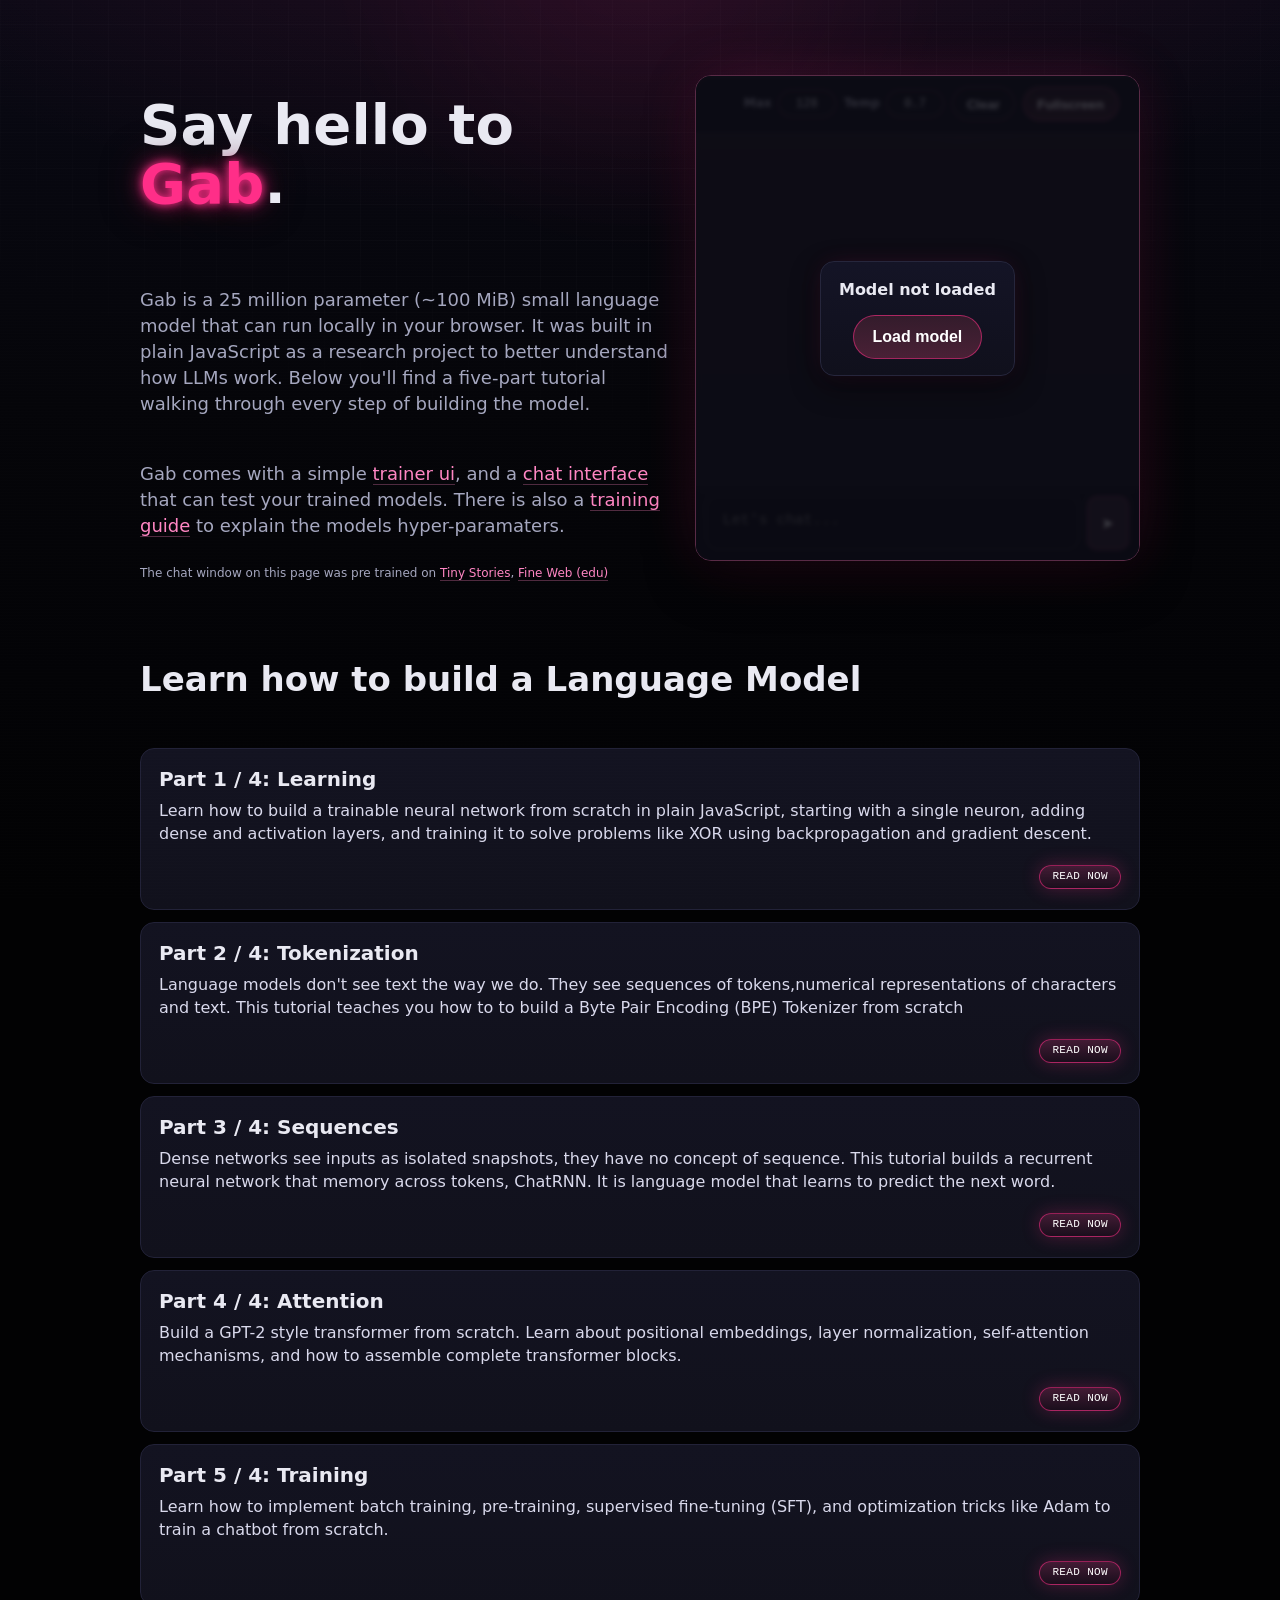
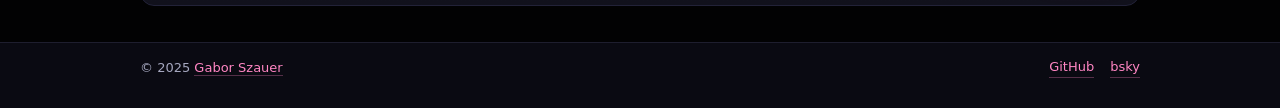
==== index.html @ 7a41a093 "Updated index" ====
<!DOCTYPE html>
<html lang="en">
<head>
  <meta charset="utf-8" />
  <title>The Gift of Gab</title>
  <meta name="viewport" content="width=device-width, initial-scale=1, user-scalable=no" />
  <meta name="theme-color" content="#0A0A0F"/>
  <meta name="description" content="The Gift of Gab — a retro‑futuristic AI chat with a technical blog hub." />
  <style>
    /* =========================================================
       THE GIFT OF GAB — Single‑file SPA (HTML+CSS+JS)
       Retro‑futuristic, dark theme (black + pink)
       Version: overlay + spinner; no auto-fullscreen on input/click
       ========================================================= */

    :root{
      --bg:#0a0a0f;
      --bg-2:#0e0e16;
      --panel:#12121c;
      --panel-2:#171726;
      --text:#e9e9f2;
      --muted:#a5a7bf;
      --line:#1e1e2e;
      --pink:#ff2e88;
      --pink-2:#ff86c3;
      --glow: 0 0 .5rem var(--pink), 0 0 1.25rem color-mix(in oklab, var(--pink) 70%, white 0%), 0 0 2.5rem color-mix(in oklab, var(--pink) 35%, black 65%);
      --radius:16px;
      --pad: clamp(14px, 1.6vw, 22px);
      --font: ui-sans-serif, system-ui, -apple-system, Segoe UI, Roboto, "Helvetica Neue", Arial, "Noto Sans", "Liberation Sans", "Apple Color Emoji","Segoe UI Emoji","Segoe UI Symbol";
      --mono: ui-monospace, SFMono-Regular, Menlo, Monaco, Consolas, "Liberation Mono", "Courier New", monospace;
    }

    *{box-sizing:border-box}
    html,body{height:100%}
    body{
      margin:0;
      font-family:var(--font);
      color:var(--text);
      background:
        radial-gradient(1200px 520px at 50% -160px, rgba(255,46,136,.12), transparent 75%),
        linear-gradient(180deg, #090914 0%, #050509 45%, #030306 75%, #020203 100%);
      background-color:#020203;
      background-repeat:no-repeat, no-repeat;
      background-size:130% 70%, 100% 100%;
      background-position:center top, center top;
      line-height:1.45;
      overflow-x:hidden;
      -webkit-font-smoothing:antialiased;
      -moz-osx-font-smoothing:grayscale;
    }

    /* Subtle scanlines for retro vibe (disabled for reduced motion) */
    body::before{
      content:"";
      position:fixed; inset:0;
      pointer-events:none;
      background-image: linear-gradient(rgba(255,255,255,.03),rgba(255,255,255,0) 2px);
      background-size:100% 3px; mix-blend-mode:overlay; opacity:.25;
    }
    @media (prefers-reduced-motion: reduce){
      body::before{display:none}
      *{animation: none !important; transition: none !important}
    }

    .container{width:min(1000px, 92vw); margin-inline:auto}

    .nav-actions{display:flex; gap:.5rem; align-items:center}
    .token-control{
      display:flex; align-items:center; gap:.4rem;
      font-size:12px; color:var(--muted); font-weight:600;
    }
    .token-control input{
      width:58px; padding:.4rem .5rem;
      background: linear-gradient(180deg, var(--panel) 0%, var(--panel-2) 100%);
      border:1px solid color-mix(in oklab, var(--pink) 35%, #ffffff00 65%);
      border-radius:999px; color:var(--text);
      font-size:12px; font-family:var(--mono);
      text-align:center; outline:none;
      transition: border-color .15s ease, box-shadow .15s ease;
      -moz-appearance:textfield; appearance:textfield;
    }
    .token-control input::-webkit-inner-spin-button,
    .token-control input::-webkit-outer-spin-button{ -webkit-appearance:none; margin:0; display:none }
    .token-control input:focus{
      border-color: color-mix(in oklab, var(--pink) 65%, #ffffff00 35%);
      box-shadow: var(--glow);
    }
    .btn{
      --b: var(--pink);
      appearance:none; border:1px solid color-mix(in oklab, var(--b) 35%, #ffffff00 65%);
      color:var(--text); background: linear-gradient(180deg, var(--panel) 0%, var(--panel-2) 100%);
      padding:.55rem .85rem; border-radius: 999px; cursor:pointer; font-weight:600;
      transition: transform .12s ease, box-shadow .15s ease, background .2s ease, border-color .2s ease;
    }
    .btn:hover{ box-shadow: var(--glow); transform: translateY(-1px) }
    .btn:active{ transform: translateY(0) scale(.98) }
    .btn-primary{ background:
        linear-gradient(180deg, color-mix(in oklab, var(--pink) 16%, var(--panel) 84%),
                                 color-mix(in oklab, var(--pink) 26%, var(--panel) 74%));
      border-color: color-mix(in oklab, var(--pink) 55%, #ffffff00 45%); color:white;
    }
    .btn-toggle[aria-pressed="true"]{
      border-color: color-mix(in oklab, var(--pink) 65%, #ffffff00 35%);
      box-shadow: var(--glow);
    }
    .btn.big{ padding:.75rem 1.15rem; font-size:16px }

    /* ===== Hero / Chat Section ===== */
    main{display:block}
    section{scroll-margin-top:72px}

    .hero{
      position:relative; padding: clamp(20px, 3vw, 40px) 0 10px;
    }

    .grid-bg{
      position:absolute; inset:0; pointer-events:none; z-index:-1; opacity:.25;
      background:
        radial-gradient(circle at 50% -60px, color-mix(in oklab, var(--pink) 30%, transparent), transparent 35%),
        repeating-linear-gradient(0deg, #ffffff10 0 1px, transparent 1px 36px),
        repeating-linear-gradient(90deg, #ffffff10 0 1px, transparent 1px 36px);
      mask: radial-gradient(1200px 600px at 50% 0, black 40%, transparent 80%);
    }

    .hero-wrap{
      display:grid; gap: 16px;
      grid-template-columns: 1fr;
      align-items:center;
    }
    .hero-copy{
      display:flex; flex-direction:column; gap:.5rem; padding-top:.25rem;
    }
    .title{
      font-size: clamp(28px, 5.2vw, 56px);
      line-height:1.05;
      font-weight:900;
      letter-spacing:.2px;
    }
    .title .pink{ color:var(--pink); text-shadow: var(--glow) }
    .subtitle{ color:var(--muted); font-size: clamp(14px, 2.2vw, 18px) }
    .subtitle a{
      color: var(--pink-2);
      text-decoration: none;
      border-bottom: 1px solid rgba(255, 134, 195, 0.3);
      transition: all 0.2s ease;
    }
    .subtitle a:hover{
      color: var(--pink);
      border-bottom-color: var(--pink);
      text-shadow: 0 0 8px rgba(255, 46, 136, 0.4);
    }

    .chat-shell{
      border:1px solid color-mix(in oklab, var(--pink) 28%, var(--line) 72%);
      border-radius: var(--radius);
      background:
        linear-gradient(180deg, color-mix(in oklab, var(--panel) 92%, var(--pink) 8%), var(--panel-2)),
        radial-gradient(80% 120% at 10% -10%, rgba(255,46,136,.08), transparent 42%);
      box-shadow:
        0 0 0 1px rgba(255,255,255,.02) inset,
        0 18px 50px rgba(0,0,0,.45),
        0 0 60px -10px rgba(255,46,136,.25);
      overflow:hidden;
      display:flex; flex-direction:column;
      /* FIXED HEIGHT so page layout doesn't shift */
      height: clamp(380px, 54vh, 640px);
      position:relative;
    }
    @supports (height: 54svh){
      .chat-shell{ height: clamp(380px, 54svh, 640px); }
    }

    .chat-header{
      display:flex; align-items:center; justify-content:space-between;
      gap:10px; padding: .65rem var(--pad);
      border-bottom:1px solid var(--line);
      background: linear-gradient(180deg, #151523 0%, #131321 100%);
      flex: 0 0 auto;
    }
    .chat-title{
      display:flex; align-items:center; gap:.6rem; font-weight:700
    }
    .status-dot{
      width:9px; height:9px; border-radius:50%;
      background: radial-gradient(circle at 30% 30%, #fff, var(--pink));
      box-shadow: 0 0 8px var(--pink), 0 0 14px color-mix(in oklab, var(--pink) 45%, transparent);
    }

    .chat-log{
      flex:1 1 auto;
      min-height:0;
      overflow:auto;
      padding: 12px clamp(10px, 2vw, 18px);
      display:flex; flex-direction:column; gap:10px;
      scroll-behavior:smooth;
      background:
        radial-gradient(60% 40% at 60% -10%, rgba(255,46,136,.06), transparent 35%),
        linear-gradient(180deg, rgba(255,255,255,.02), rgba(255,255,255,0) 16%);
    }
    .msg{
      display:flex; gap:10px; align-items:flex-start; max-width: 820px;
      animation: pop .16s ease-out;
    }
    .msg.me{ margin-left:auto; justify-content:flex-end }
    .bubble{
      border:1px solid #ffffff0f; background: #16162a; padding:10px 12px; border-radius: 14px;
      box-shadow: 0 2px 10px rgba(0,0,0,.25)
    }
    .msg.me .bubble{
      background: linear-gradient(180deg, color-mix(in oklab, var(--pink) 25%, #1a0e18 75%), #1a0e18);
      border-color: color-mix(in oklab, var(--pink) 55%, #ffffff00 45%);
      color:white; text-shadow:0 0 8px rgba(255,46,136,.2)
    }
    /* Emoji avatars (no distortion) */
    .avatar{
      width:28px; height:28px;
      display:flex; align-items:center; justify-content:center;
      font-size:18px; line-height:1;
      border-radius:50%;
      background:#0f0f1b; border:1px solid #2a2a3a;
      box-shadow: 0 0 12px rgba(255,46,136,.22);
      user-select:none;
    }
    .avatar.me{ box-shadow: 0 0 10px rgba(118,118,255,.25); }

    @keyframes pop{ from{transform:scale(.98); opacity:0} to{transform:scale(1); opacity:1}}

    .inputbar{
      display:flex; gap: 8px; align-items:flex-end;
      padding: 10px;
      border-top:1px solid var(--line);
      background: linear-gradient(180deg, #121221 0%, #0f0f1b 100%);
      flex: 0 0 auto;
    }
    .input-wrap{
      position:relative; flex:1; display:flex; align-items:center; background: #0f0f1b;
      border:1px solid #2a2a3a; border-radius: 12px; padding: 6px;
      transition: border-color .15s ease, box-shadow .15s ease;
    }
    .input-wrap:focus-within{
      border-color: color-mix(in oklab, var(--pink) 65%, #ffffff00 35%);
      box-shadow: 0 0 0 3px color-mix(in oklab, var(--pink) 26%, transparent);
    }
    .prompt{
      flex:1; min-height: 40px; max-height: 120px; resize:none;
      background:transparent; border:0; color:var(--text);
      padding: 8px 10px; font-size: 15px; line-height:1.35; outline:0;
    }
    .send{
      align-self:stretch; min-width:42px; border-radius: 10px;
      display:inline-flex; align-items:center; justify-content:center;
      background: color-mix(in oklab, var(--pink) 16%, #19192b 84%);
      border:1px solid color-mix(in oklab, var(--pink) 50%, #ffffff00 50%);
      color:white; cursor:pointer; font-weight:700;
      transition: transform .12s ease, box-shadow .2s ease;
    }
    .send:hover{ box-shadow: var(--glow) }
    .send:active{ transform: translateY(1px) }
    .hint{ color:var(--muted); font-size:12px; padding: 0 0px 8px }
    .hint a{
      color: var(--pink-2);
      text-decoration: none;
      border-bottom: 1px solid rgba(255, 134, 195, 0.3);
      transition: all 0.2s ease;
    }
    .hint a:hover{
      color: var(--pink);
      border-bottom-color: var(--pink);
      text-shadow: 0 0 8px rgba(255, 46, 136, 0.4);
    }

    /* ===== Fullscreen Chat ===== */
    body.chat-fullscreen{
      overflow:hidden;
    }
    body.chat-fullscreen .chat-shell{
      position:fixed; inset: env(safe-area-inset-top) env(safe-area-inset-right) env(safe-area-inset-bottom) env(safe-area-inset-left);
      margin:0; border-radius: 0; z-index:99;
      animation: lift .28s ease;
      height:auto; /* in fullscreen, the 'inset' defines the height */
    }
    @keyframes lift{ from{ transform: translateY(8px); opacity:.6 } to{ transform:none; opacity:1 } }

    /* ===== Loading Overlay (grays out header + chat) ===== */
    .loading-mask{
      position:absolute; inset:0; z-index:50;
      display:flex; align-items:center; justify-content:center;
      background: rgba(10,10,18,.78);
      backdrop-filter: blur(2px) saturate(60%);
    }
    .loading-panel{
      text-align:center; display:flex; flex-direction:column; align-items:center; gap:14px;
      background: linear-gradient(180deg, #141426, #10101c);
      border:1px solid #26263c; border-radius:14px; padding:16px 18px;
      box-shadow: 0 10px 30px rgba(0,0,0,.45), 0 0 24px -8px rgba(255,46,136,.25);
    }
    .loading-title{ font-weight:800; font-size:16px }
    .loading-state{ display:flex; align-items:center; gap:10px }
    .spinner{
      width:22px; height:22px; border-radius:50%;
      border:3px solid rgba(255,255,255,.18); border-top-color: var(--pink);
      animation: spin .9s linear infinite;
    }
    @keyframes spin{ to{ transform: rotate(360deg) } }

    /* ===== Blog Section (LIST ONLY) ===== */
    .section-head{
      display:flex; flex-wrap:wrap; align-items:center; justify-content:space-between;
      gap:12px; padding: 26px 0 8px;
    }
    .section-title{ font-size: clamp(22px, 3.4vw, 34px); font-weight:900 }

    .blog-list{ display:flex; flex-direction:column; gap:12px; padding: 8px 0 36px }

    .post{
      background: linear-gradient(180deg, #131321, #11111c);
      border:1px solid #222238; border-radius: 14px; overflow:clip;
      transition: transform .15s ease, box-shadow .2s ease, border-color .2s ease;
      display:flex; flex-direction:column; min-height: 140px;
    }
    .post:hover{
      transform: translateY(-2px);
      border-color: color-mix(in oklab, var(--pink) 32%, #ffffff00 68%);
      box-shadow: 0 10px 30px rgba(0,0,0,.45), 0 0 24px -8px rgba(255,46,136,.35);
    }
    .post-link{ text-decoration:none; color:inherit }
    .post-body{ padding: 18px 18px 20px; display:flex; flex-direction:column; gap:12px; min-height: 160px }
    .post-title{ font-weight:800; font-size: 20px; line-height:1.2; margin:0 }
    .post-meta{
      margin-top:auto;
      align-self:flex-end;
      text-align:right;
    }
    .post-status{
      display:inline-flex; align-items:center;
      padding:.2rem .75rem; border-radius:999px;
      border:1px solid #2b2b3f;
      background:#16162a;
      font-family:var(--mono);
      font-size:11px; letter-spacing:.35px;
      text-transform:uppercase;
      color:var(--muted);
    }
    .post-status.live{
      border-color: color-mix(in oklab, var(--pink) 55%, #ffffff00 45%);
      color:white;
      background: linear-gradient(180deg, color-mix(in oklab, var(--pink) 18%, #201224 82%), #1a0e1c);
      box-shadow: 0 0 18px rgba(255,46,136,.25);
    }

    /* ===== Footer ===== */
    footer{
      border-top:1px solid var(--line);
      background: #0a0a12;
      color:var(--muted);
      padding: 15px 0 30px;
      font-size: 13px;
    }

    footer a{
      color: var(--pink-2);
      text-decoration: none;
      border-bottom: 1px solid rgba(255, 134, 195, 0.3);
      transition: all 0.2s ease;
    }

    footer a:hover{
      color: var(--pink);
      border-bottom-color: var(--pink);
      text-shadow: 0 0 8px rgba(255, 46, 136, 0.4);
    }

    /* ===== Utilities ===== */
    .hide{ display:none !important }

    /* ===== Responsive tweaks ===== */
    @media (min-width: 900px){
      .hero-wrap{
        grid-template-columns: 1.15fr .95fr;
      }
      .hero{ padding-top: 46px }
    }
  </style>
</head>
<body>
  <script src="gab.js"></script>
  <!-- ====== Main ====== -->
  <main id="top">
    <section id="chat" class="hero" aria-labelledby="hero-title">
      <div class="grid-bg" aria-hidden="true"></div>
      <div class="container hero-wrap">
        <div class="hero-copy">
          <h1 id="hero-title" class="title">
            Say hello to <span class="pink">Gab</span>.
          </h1>
          <p class="subtitle">
            Gab is a 25 million parameter (~100 MiB) small language model that can run locally in your browser. 
            It was built in plain JavaScript as a research project to better understand how LLMs work. 
            Below you'll find a five-part tutorial walking through every step of building the model.
          </p>

          <p class="subtitle">
            Gab comes with a simple <a href="trainer.html">trainer ui</a>, and a <a href="chat.html">chat interface</a> that can test your trained models. There is also a <a href="training_guide.html">training guide</a> to explain the models hyper-paramaters.
          </p>
          <div class="hint" aria-hidden="true">The chat window on this page was pre trained on 
            <a href="https://huggingface.co/datasets/roneneldan/TinyStories">Tiny Stories</a>, 
            <a href="https://huggingface.co/datasets/HuggingFaceFW/fineweb-edu">Fine Web (edu)</a></div>
        </div>

        <!-- Chat Interface -->
        <div class="chat-shell" id="chatShell" aria-label="Chat interface">
          <div id="chatHeader" class="chat-header">
            <div class="chat-title"></div>
            <div class="nav-actions">
              <label class="token-control"><span>Max</span><input type="number" id="maxTokens" value="128" min="1" max="1024" step="1"></label>
              <label class="token-control"><span>Temp</span><input type="number" id="temperature" value="0.7" min="0.1" max="2.0" step="0.1"></label>
              <button id="clearBtn" class="btn" type="button" title="Clear chat">Clear</button>
              <button id="fsBtn" class="btn btn-primary btn-toggle" aria-pressed="false" type="button" title="Enter fullscreen">Fullscreen</button>
            </div>
          </div>

          <div id="chatLog" class="chat-log" role="log" aria-live="polite" aria-relevant="additions">
            <!-- Messages will be injected here -->
          </div>

          <div id="inputBar" class="inputbar">
            <div class="input-wrap" id="inputWrap">
              <textarea id="prompt" class="prompt" placeholder="Let's chat..." rows="1"></textarea>
            </div>
            <button id="sendBtn" class="send" type="button" title="Send (Enter)">
              ➤
            </button>
          </div>

          <!-- Loading Overlay covers header + chat area -->
          <div id="loadingMask" class="loading-mask" role="dialog" aria-modal="true" aria-labelledby="loadTitle" aria-busy="false">
            <div class="loading-panel">
              <div id="loadTitle" class="loading-title">Model not loaded</div>
              <button id="loadModelBtn" class="btn btn-primary big" type="button">Load model</button>
              <div id="loadingState" class="loading-state hide" aria-live="polite">
                <div class="spinner" aria-hidden="true"></div>
                <div>Loading model…</div>
              </div>
            </div>
          </div>

        </div>
      </div>
    </section>

    <!-- ====== Blog Section (LIST ONLY) ====== -->
    <section id="blog" aria-labelledby="blog-title">
      <div class="container">
        <div class="section-head">
          <h2 id="blog-title" class="section-title">Learn how to build a Language Model</h2>
        </div>

        <div id="blogMount" class="blog-list" aria-live="polite" aria-busy="false">
          <!-- Posts rendered here -->
        </div>
      </div>
    </section>
  </main>

  <!-- ====== Footer ====== -->
  <footer>
    <div class="container" style="display:flex; justify-content:space-between; align-items:center; flex-wrap:wrap; gap:8px;">
      <div>&copy; 2025 <a href="https://gabormakesgames.com/">Gabor Szauer</a></div>
      <div style="display:flex; gap:1rem;">
        <a href="https://github.com/gszauer/Gab">GitHub</a>
        <a href="https://bsky.app/profile/gszauer.bsky.social">bsky</a>
      </div>
    </div>
  </footer>

  <!-- ====== App Script ====== -->
  <script>
    (function(){
      const byId = id => document.getElementById(id);

      const chatShell = byId('chatShell');
      const chatHeader = byId('chatHeader');
      const chatLog = byId('chatLog');
      const inputBar = byId('inputBar');

      const promptInput = byId('prompt');
      const sendBtn = byId('sendBtn');
      const clearBtn = byId('clearBtn');
      const fsBtn = byId('fsBtn');

      const loadingMask = byId('loadingMask');
      const loadModelBtn = byId('loadModelBtn');
      const loadingState = byId('loadingState');

      const blogMount = byId('blogMount');

      // Model state
      let tokenizer = null;
      let model = null;
      let conversationLog = ''; // Raw string chat log following Gab format
      let endTokenId = null;
      let userTokenId = null;
      let assistantTokenId = null;
      let thinkTokenId = null;

      const state = {
        modelLoaded: false,
        fullscreen: false,
        typing: false,
        messages: []
      };

      // ===== Chat Rendering =====
      function renderChat(){
        chatLog.innerHTML = '';
        state.messages.forEach(msg => chatLog.appendChild(messageEl(msg)));
        chatLog.scrollTop = chatLog.scrollHeight;
      }

      function messageEl({role, text}){
        const root = document.createElement('div');
        root.className = 'msg' + (role === 'user' ? ' me' : '');

        const avatar = document.createElement('div');
        avatar.className = 'avatar' + (role === 'user' ? ' me' : '');
        avatar.textContent = role === 'user' ? '👤' : '🤖';
        avatar.setAttribute('aria-hidden', 'true');

        const bubble = document.createElement('div');
        bubble.className = 'bubble';
        bubble.innerText = text;

        const wrap = document.createElement('div');
        wrap.style.maxWidth = 'min(740px, 86vw)';
        wrap.append(bubble);

        if(role === 'user'){ root.append(wrap, avatar); }
        else{ root.append(avatar, wrap); }
        return root;
      }

      // ===== Loading Overlay Control =====
      function setLoading(active){
        if(active){
          loadingMask.classList.remove('hide');
          loadingMask.setAttribute('aria-busy','false');
          [chatHeader, chatLog, inputBar].forEach(el=>{
            el.setAttribute('aria-hidden','true');
            el.setAttribute('inert','');
          });
          [fsBtn, clearBtn, sendBtn].forEach(btn => btn.disabled = true);
          promptInput.disabled = true;
          state.modelLoaded = false;
        }else{
          loadingMask.classList.add('hide');
          [chatHeader, chatLog, inputBar].forEach(el=>{
            el.removeAttribute('aria-hidden');
            el.removeAttribute('inert');
          });
          [fsBtn, clearBtn, sendBtn].forEach(btn => btn.disabled = false);
          promptInput.disabled = false;
          state.modelLoaded = true;
          promptInput.focus();
          chatLog.scrollTop = chatLog.scrollHeight;
        }
      }

      // Start in loading state
      setLoading(true);

      // ===== Load Model Files =====
      async function loadModelFiles() {
        loadModelBtn.classList.add('hide');
        loadingState.classList.remove('hide');
        loadingMask.setAttribute('aria-busy','true');

        try {
          // Fetch both files in parallel
          const [modelResponse, tokenizerResponse] = await Promise.all([
            fetch('model.gab'),
            fetch('model.bpe')
          ]);

          if (!modelResponse.ok) throw new Error('Failed to load model.gab');
          if (!tokenizerResponse.ok) throw new Error('Failed to load model.bpe');

          const [modelBuffer, tokenizerBuffer] = await Promise.all([
            modelResponse.arrayBuffer(),
            tokenizerResponse.arrayBuffer()
          ]);

          // Deserialize
          tokenizer = Tokenizer.deserialize(new Uint8Array(tokenizerBuffer));
          model = GabGPT.deserialize(new Uint8Array(modelBuffer));

          // Find special tokens
          const specialTokens = ['<|end|>', '<|user|>', '<|assistant|>', '<|think|>'];
          const tokenIds = [null, null, null, null];
          for (let i = 0; i < specialTokens.length; i++) {
            try {
              const encoded = tokenizer.encode(specialTokens[i]);
              if (encoded.length === 1) {
                tokenIds[i] = encoded[0];
              }
            } catch (e) {
              console.log(specialTokens[i] + ' token not found');
            }
          }
          [endTokenId, userTokenId, assistantTokenId, thinkTokenId] = tokenIds;

          console.log('Model loaded! Vocab size:', model.vocabSize);

          loadingMask.setAttribute('aria-busy','false');
          loadingState.classList.add('hide');
          loadModelBtn.classList.remove('hide');
          setLoading(false);

        } catch (err) {
          console.error('Error loading model:', err);
          loadingMask.setAttribute('aria-busy','false');
          loadingState.classList.add('hide');
          loadModelBtn.classList.remove('hide');
          byId('loadTitle').textContent = 'Error: ' + err.message;
        }
      }

      loadModelBtn.addEventListener('click', loadModelFiles);

      // ===== Fullscreen Toggle =====
      function enterFullscreen(){
        if(state.fullscreen) return;
        state.fullscreen = true;
        document.body.classList.add('chat-fullscreen');
        updateFSBtn();
        if(state.modelLoaded) promptInput.focus();
        setTimeout(()=> chatLog.scrollTop = chatLog.scrollHeight, 60);
      }
      function exitFullscreen(){
        if(!state.fullscreen) return;
        state.fullscreen = false;
        document.body.classList.remove('chat-fullscreen');
        updateFSBtn();
      }
      function toggleFullscreen(){
        state.fullscreen ? exitFullscreen() : enterFullscreen();
      }
      function updateFSBtn(){
        if(state.fullscreen){
          fsBtn.textContent = 'Back';
          fsBtn.title = 'Exit fullscreen';
          fsBtn.setAttribute('aria-pressed','true');
        }else{
          fsBtn.textContent = 'Fullscreen';
          fsBtn.title = 'Enter fullscreen';
          fsBtn.setAttribute('aria-pressed','false');
        }
      }

      // ===== Sampling with Temperature =====
      function sampleWithTemperature(probs, temperature) {
        const logits = [];
        for (let i = 0; i < probs.length; i++) {
          logits.push(Math.log(probs[i] + 1e-10));
        }

        const scaledLogits = [];
        for (let i = 0; i < logits.length; i++) {
          scaledLogits.push(logits[i] / temperature);
        }

        let maxLogit = scaledLogits[0];
        for (let i = 1; i < scaledLogits.length; i++) {
          if (scaledLogits[i] > maxLogit) maxLogit = scaledLogits[i];
        }

        const expLogits = [];
        let sum = 0;
        for (let i = 0; i < scaledLogits.length; i++) {
          const exp = Math.exp(scaledLogits[i] - maxLogit);
          expLogits.push(exp);
          sum += exp;
        }

        const scaledProbs = [];
        for (let i = 0; i < expLogits.length; i++) {
          scaledProbs.push(expLogits[i] / sum);
        }

        const random = Math.random();
        let cumulative = 0;
        for (let i = 0; i < scaledProbs.length; i++) {
          cumulative += scaledProbs[i];
          if (random < cumulative) return i;
        }
        return scaledProbs.length - 1;
      }

      // ===== Chat Behavior =====
      function sendMessage(){
        if(!state.modelLoaded || !model || !tokenizer) return;
        const text = promptInput.value.trim();
        if(!text || state.typing) return;

        state.messages.push({role:'user', text});
        renderChat();
        promptInput.value = '';

        respond(text);
      }

      // Helper: Remove trailing special tokens from string
      function removeTrailingSpecialTokens(str) {
        const tokens = ['<|end|>', '<|user|>', '<|assistant|>', '<|think|>'];
        let changed = true;
        while (changed) {
          changed = false;
          for (const tok of tokens) {
            if (str.endsWith(tok)) {
              str = str.slice(0, -tok.length);
              changed = true;
            }
          }
        }
        return str;
      }

      // Helper: Remove leading think/assistant/end tokens (sanitize)
      function sanitizeLeadingTokens(str) {
        const tokens = ['<|think|>', '<|assistant|>', '<|end|>'];
        let changed = true;
        while (changed) {
          changed = false;
          for (const tok of tokens) {
            if (str.startsWith(tok)) {
              str = str.slice(tok.length);
              changed = true;
            }
          }
        }
        return str;
      }

      // Helper: Strip all special tokens for display
      function stripSpecialTokens(str) {
        return str.replace(/<\|(end|user|assistant|think)\|>/g, '');
      }

      // Prepare chat log for generation per Gab format rules
      function prepareChatLogForGeneration(log, userMessage) {
        // Step 1: Sanitize - remove leading think/assistant/end tokens
        log = sanitizeLeadingTokens(log);

        // Step 2: Ensure user prefix
        if (!log.startsWith('<|user|>')) {
          log = '<|user|>' + log;
        }

        // Step 3: Remove trailing special tokens
        log = removeTrailingSpecialTokens(log);

        // Step 4: Append new user message and suffix (always assistant, no think mode)
        log = log + '<|user|>' + userMessage + '<|assistant|>';

        return log;
      }

      async function respond(userText){
        state.typing = true;
        sendBtn.disabled = true;
        promptInput.disabled = true;

        // Add thinking indicator and get reference to the bubble element
        state.messages.push({role:'assistant', text:'▌'});
        const msgEl = messageEl(state.messages[state.messages.length - 1]);
        const chatLogEl = byId('chatLog');
        chatLogEl.appendChild(msgEl);
        chatLogEl.scrollTop = chatLogEl.scrollHeight;
        const bubbleEl = msgEl.querySelector('.bubble');

        // Prepare the chat log following Gab format rules
        let preparedLog;
        if (conversationLog === '') {
          // First message - just user + assistant suffix
          preparedLog = '<|user|>' + userText + '<|assistant|>';
        } else {
          preparedLog = prepareChatLogForGeneration(conversationLog, userText);
        }

        // Tokenize
        let tokens = tokenizer.encode(preparedLog);

        // Trim from beginning if too long (preserve recent context)
        const maxContext = model.embedding.maxSequenceLength - 100;
        if (tokens.length > maxContext) {
          tokens = tokens.slice(-maxContext);
        }

        const temperature = parseFloat(byId('temperature').value) || 0.7;
        const maxTokens = parseInt(byId('maxTokens').value) || 128;

        let generated = [];
        let responseText = '';

        try {
          for (let i = 0; i < maxTokens; i++) {
            const maxSeqLen = model.embedding.maxSequenceLength;
            let inputTokens = tokens;
            if (tokens.length > maxSeqLen) {
              inputTokens = tokens.slice(-maxSeqLen);
            }

            const batchedInput = [inputTokens];
            const probs = model.forward(batchedInput);
            const lastProbs = probs[0][inputTokens.length - 1];

            const nextToken = sampleWithTemperature(lastProbs, temperature);

            // Check for end token - stop generation
            if (endTokenId !== null && nextToken === endTokenId) {
              break;
            }

            tokens.push(nextToken);
            generated.push(nextToken);

            // Decode and update display (strip special tokens for display)
            responseText = stripSpecialTokens(tokenizer.decode(generated));

            // Update just the bubble text (no re-render)
            state.messages[state.messages.length - 1].text = responseText + '▌';
            bubbleEl.textContent = responseText + '▌';
            chatLogEl.scrollTop = chatLogEl.scrollHeight;

            // Yield to UI
            await new Promise(resolve => setTimeout(resolve, 0));
          }

          // Final update (remove cursor)
          const finalText = responseText || '(empty response)';
          state.messages[state.messages.length - 1].text = finalText;
          bubbleEl.textContent = finalText;

          // Post-generation: update chat log
          // Format: previous log + user message + assistant response + <|end|>
          // Then append <|user|> to prepare for next message
          if (conversationLog === '') {
            conversationLog = '<|user|>' + userText + '<|assistant|>' + tokenizer.decode(generated) + '<|end|><|user|>';
          } else {
            conversationLog = removeTrailingSpecialTokens(conversationLog) + '<|user|>' + userText + '<|assistant|>' + tokenizer.decode(generated) + '<|end|><|user|>';
          }

        } catch (err) {
          console.error('Generation error:', err);
          state.messages[state.messages.length - 1].text = 'Error: ' + err.message;
          bubbleEl.textContent = 'Error: ' + err.message;
        }

        state.typing = false;
        sendBtn.disabled = false;
        promptInput.disabled = false;
        promptInput.focus();
      }

      // ===== Event wiring =====
      sendBtn.addEventListener('click', sendMessage);
      promptInput.addEventListener('keydown', (e)=>{
        if(e.key === 'Enter' && !e.shiftKey){
          e.preventDefault();
          sendMessage();
        }
      });

      fsBtn.addEventListener('click', toggleFullscreen);

      clearBtn.addEventListener('click', ()=>{
        if(state.typing) return;
        state.messages = [];
        conversationLog = '';
        renderChat();
      });

      // ===== Blog Data =====
      const POSTS = [
        {title:"Part 1 / 4: Learning", eta:"Read now", blurb:"Learn how to build a trainable neural network from scratch in plain JavaScript, starting with a single neuron, adding dense and activation layers, and training it to solve problems like XOR using backpropagation and gradient descent.", url:'blog_learning.html'},
        {title:"Part 2 / 4: Tokenization", eta:"Read now", blurb:"Language models don't see text the way we do. They see sequences of tokens,numerical representations of characters and text. This tutorial teaches you how to to build a Byte Pair Encoding (BPE) Tokenizer from scratch", url:'blog_tokenizer.html'},
        {title:"Part 3 / 4: Sequences", eta:"Read now", blurb:"Dense networks see inputs as isolated snapshots, they have no concept of sequence. This tutorial builds a recurrent neural network that memory across tokens, ChatRNN. It is language model that learns to predict the next word.", url:'blog_recurrent.html'},
        {title:"Part 4 / 4: Attention", eta:"Read now", blurb:"Build a GPT-2 style transformer from scratch. Learn about positional embeddings, layer normalization, self-attention mechanisms, and how to assemble complete transformer blocks.", url:'blog_attention.html'},
        {title:"Part 5 / 4: Training", eta:"Read now", blurb:"Learn how to implement batch training, pre-training, supervised fine-tuning (SFT), and optimization tricks like Adam to train a chatbot from scratch.", url:'blog_training.html'},
        //{title:"Too Long; Didn't Read", eta:"Coming soon", blurb:"Description"},
      ];

      // ===== Blog Rendering =====
      function renderPosts(posts){
        blogMount.setAttribute('aria-busy','true');
        blogMount.innerHTML = '';

        posts.forEach(p => {
          const isLink = Boolean(p.url);
          const card = document.createElement(isLink ? 'a' : 'article');
          card.className = 'post' + (isLink ? ' post-link' : '');
          if(isLink){
            card.href = p.url;
            card.setAttribute('aria-label', p.title);
          }
          card.innerHTML = `
            <div class="post-body">
              <div>
                <h3 class="post-title">${escapeHTML(p.title)}</h3>
                <p style="margin:.45rem 0 .1rem; color:#d9d9ec">${escapeHTML(p.blurb)}</p>
              </div>
              <div class="post-meta">
                <span class="post-status${isLink ? ' live' : ''}">${escapeHTML(p.eta)}</span>
              </div>
            </div>
          `;
          blogMount.appendChild(card);
        });
        blogMount.setAttribute('aria-busy','false');
      }

      function escapeHTML(s){
        return s.replace(/[&<>"']/g, m => ({'&':'&amp;','<':'&lt;','>':'&gt;','"':'&quot;',"'":'&#39;'}[m]));
      }

      // ===== Init =====
      renderChat();
      renderPosts(POSTS);

      // Mobile: auto-grow textarea
      const autoGrow = () => {
        promptInput.style.height = 'auto';
        promptInput.style.height = Math.min(promptInput.scrollHeight, 120) + 'px';
      };
      promptInput.addEventListener('input', autoGrow);
      autoGrow();

      updateFSBtn();
    })();
  </script>
</body>
</html>
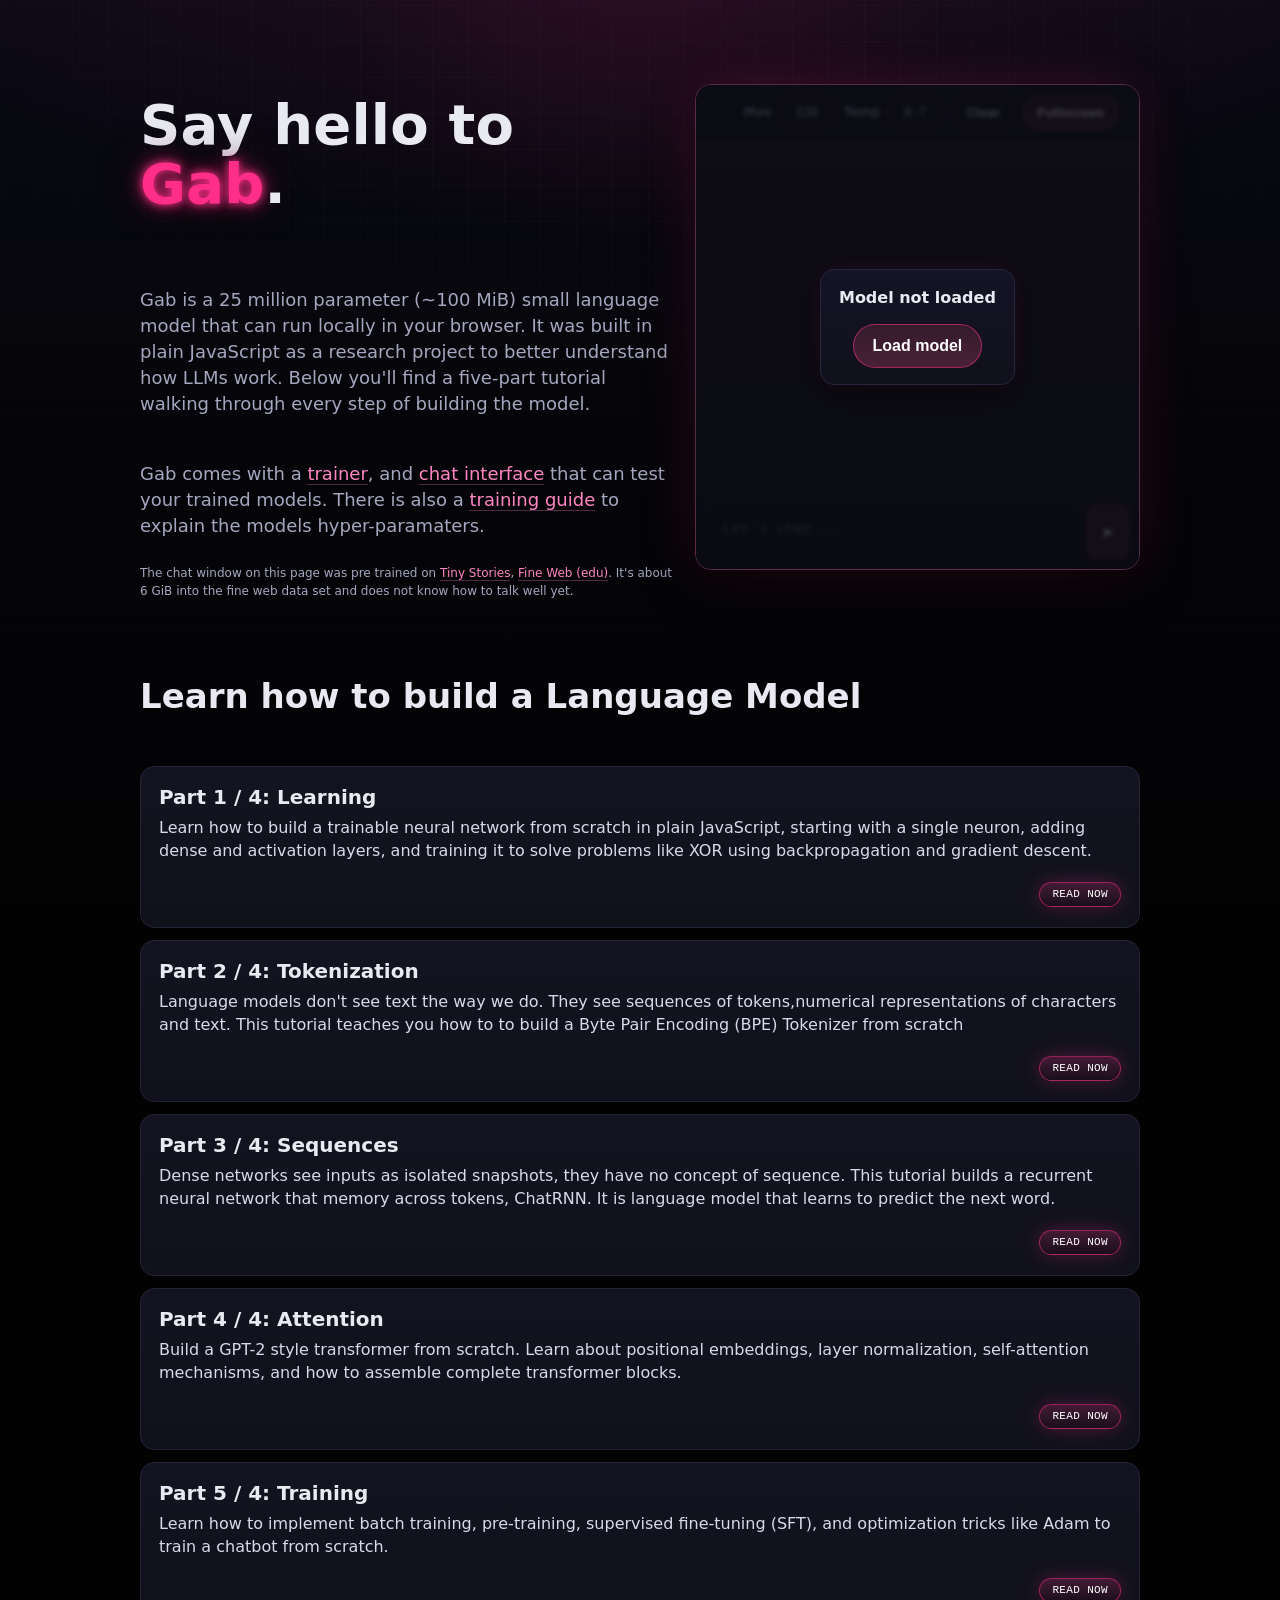
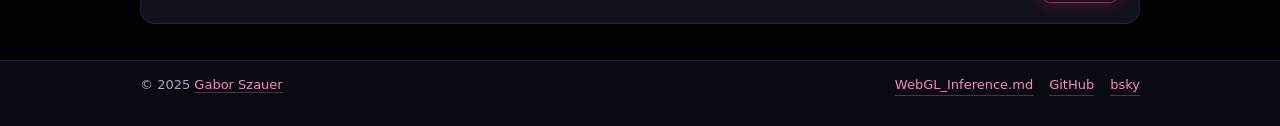
==== commit 713938f2: "Added WebGL Inference Guide" ====
--- a/index.html
+++ b/index.html
@@ -383,7 +383,7 @@
   </style>
 </head>
 <body>
-  <script src="gab.js"></script>
+  <script src="gab-gpu-infer.js"></script>
   <!-- ====== Main ====== -->
   <main id="top">
     <section id="chat" class="hero" aria-labelledby="hero-title">
@@ -400,11 +400,11 @@
           </p>
 
           <p class="subtitle">
-            Gab comes with a simple <a href="trainer.html">trainer ui</a>, and a <a href="chat.html">chat interface</a> that can test your trained models. There is also a <a href="training_guide.html">training guide</a> to explain the models hyper-paramaters.
+            Gab comes with a <a href="trainer.html">trainer</a>, and <a href="chat.html">chat interface</a> that can test your trained models. There is also a <a href="training_guide.html">training guide</a> to explain the models hyper-paramaters.
           </p>
           <div class="hint" aria-hidden="true">The chat window on this page was pre trained on 
             <a href="https://huggingface.co/datasets/roneneldan/TinyStories">Tiny Stories</a>, 
-            <a href="https://huggingface.co/datasets/HuggingFaceFW/fineweb-edu">Fine Web (edu)</a></div>
+            <a href="https://huggingface.co/datasets/HuggingFaceFW/fineweb-edu">Fine Web (edu)</a>. It's about 6 GiB into the fine web data set and does not know how to talk well yet.</div>
         </div>
 
         <!-- Chat Interface -->
@@ -467,6 +467,7 @@
     <div class="container" style="display:flex; justify-content:space-between; align-items:center; flex-wrap:wrap; gap:8px;">
       <div>&copy; 2025 <a href="https://gabormakesgames.com/">Gabor Szauer</a></div>
       <div style="display:flex; gap:1rem;">
+        <a href="WebGL_Inference.md">WebGL_Inference.md</a>
         <a href="https://github.com/gszauer/Gab">GitHub</a>
         <a href="https://bsky.app/profile/gszauer.bsky.social">bsky</a>
       </div>
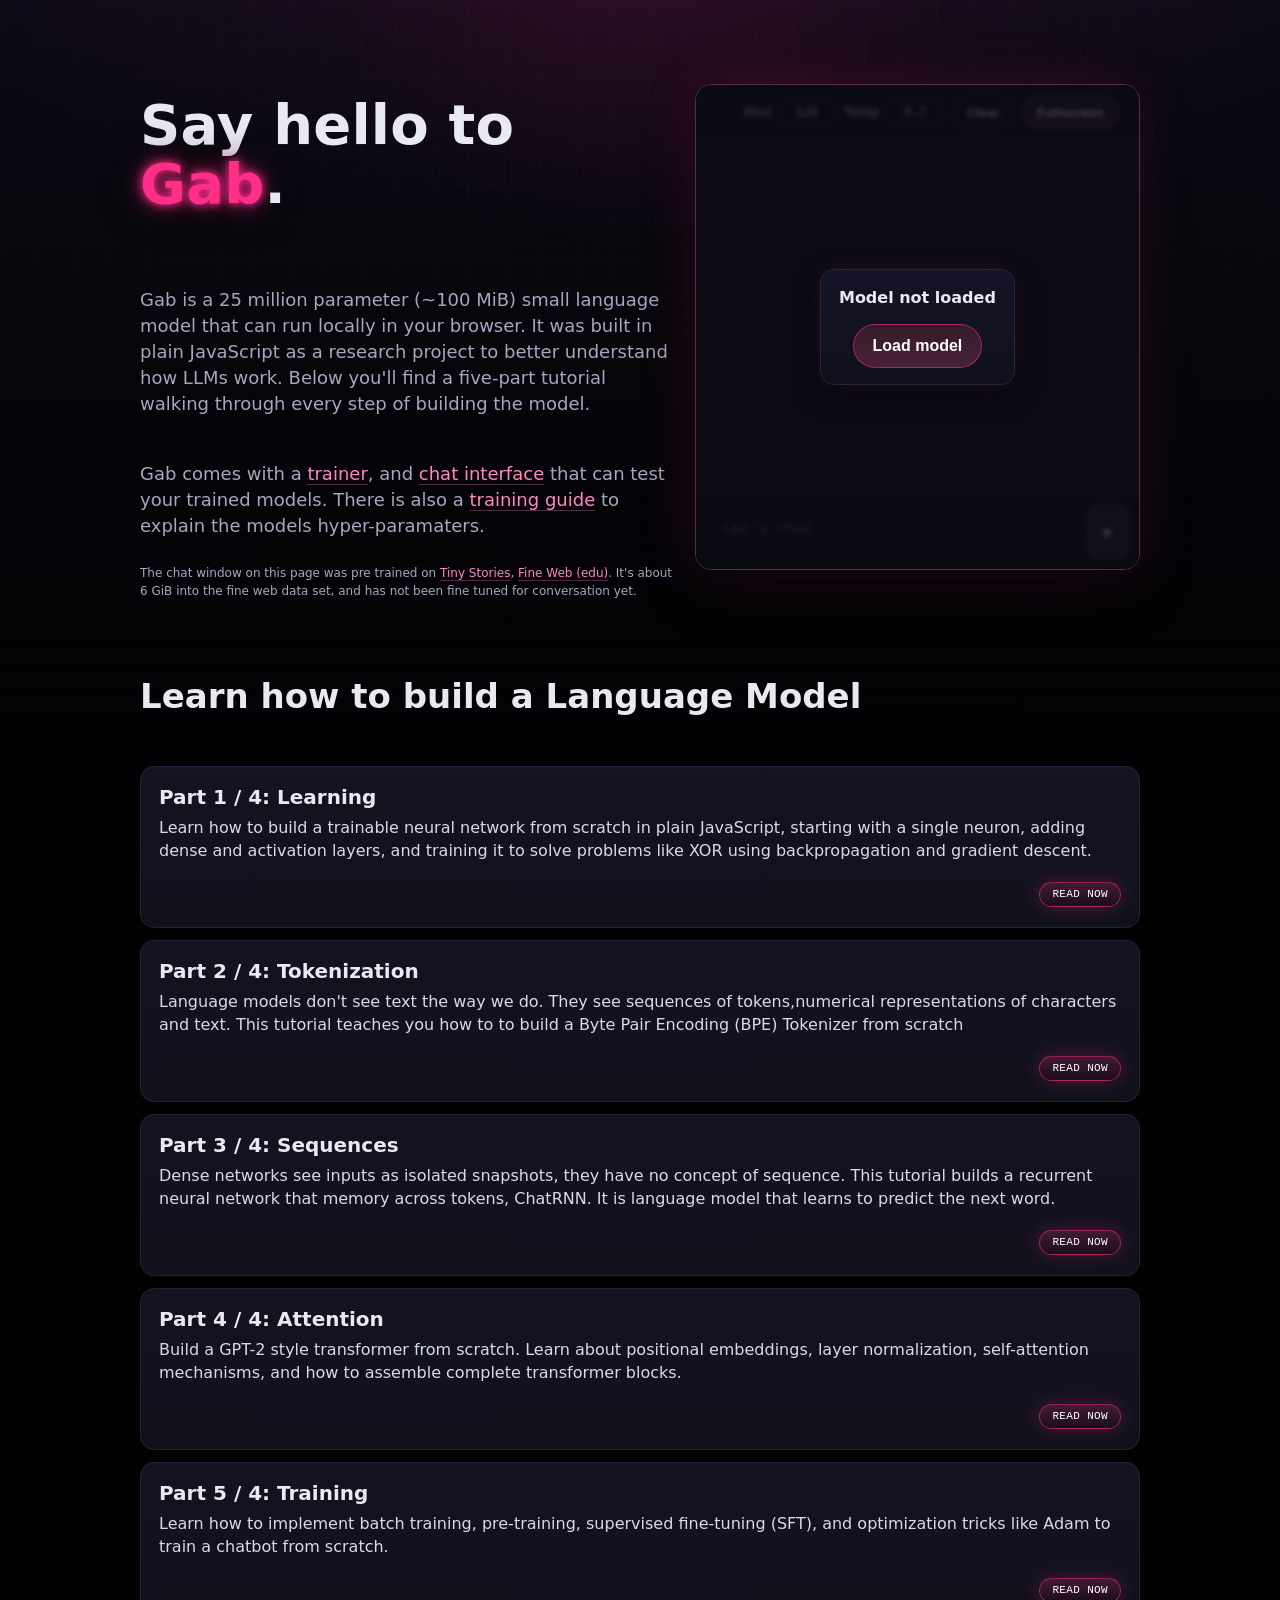
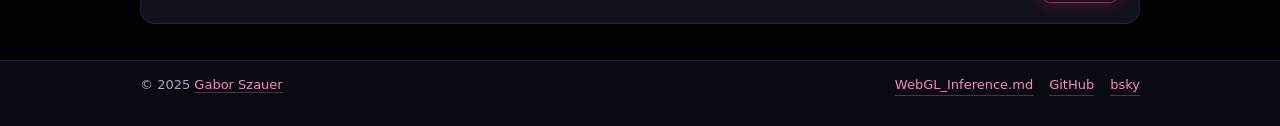
==== commit aa36f805: "Updated readme" ====
--- a/index.html
+++ b/index.html
@@ -404,7 +404,7 @@
           </p>
           <div class="hint" aria-hidden="true">The chat window on this page was pre trained on 
             <a href="https://huggingface.co/datasets/roneneldan/TinyStories">Tiny Stories</a>, 
-            <a href="https://huggingface.co/datasets/HuggingFaceFW/fineweb-edu">Fine Web (edu)</a>. It's about 6 GiB into the fine web data set and does not know how to talk well yet.</div>
+            <a href="https://huggingface.co/datasets/HuggingFaceFW/fineweb-edu">Fine Web (edu)</a>. It's about 6 GiB into the fine web data set, and has not been fine tuned for conversation yet.</div>
         </div>
 
         <!-- Chat Interface -->
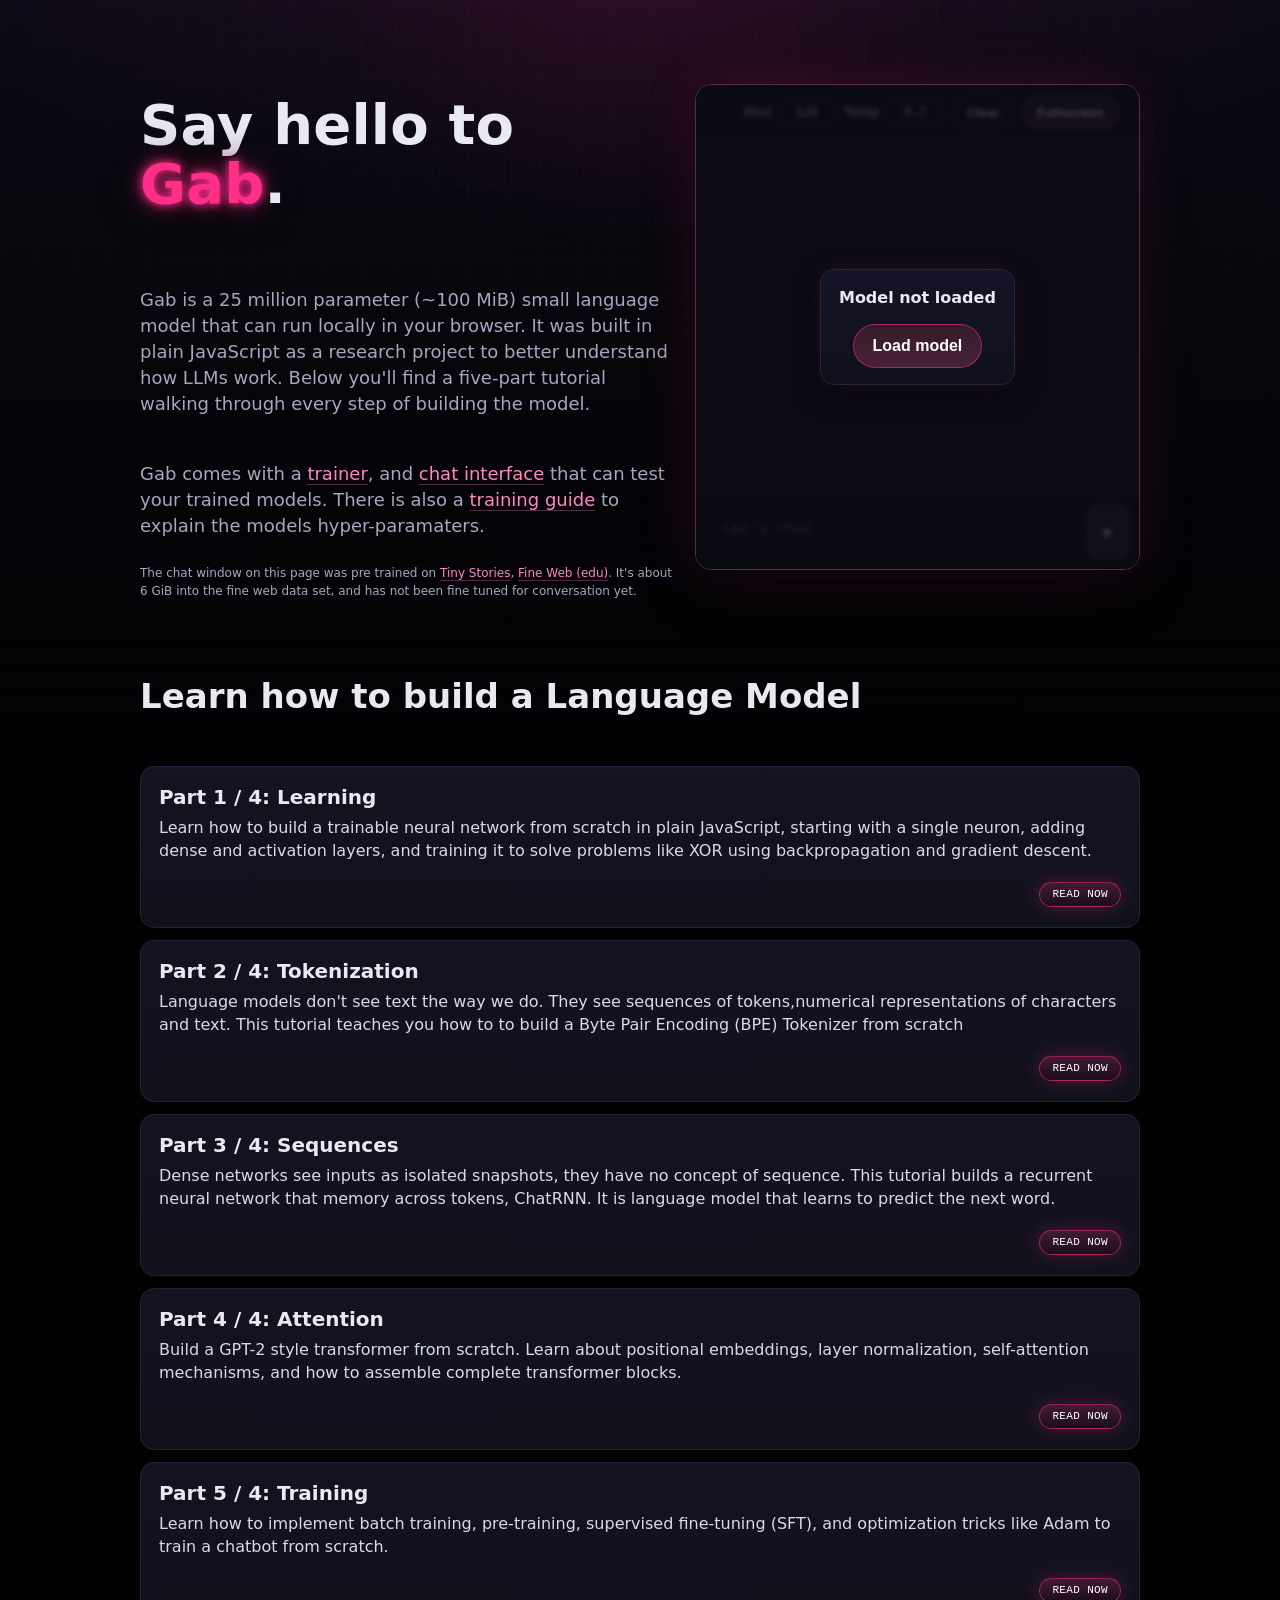
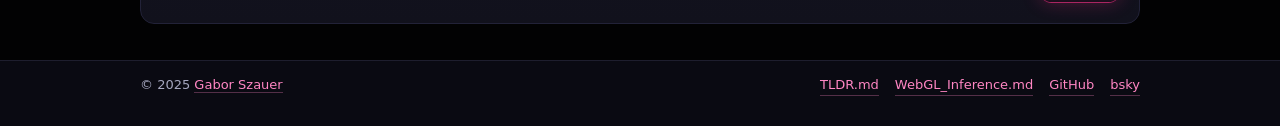
==== commit a5326491: "Added TL;DR.md" ====
--- a/index.html
+++ b/index.html
@@ -467,6 +467,7 @@
     <div class="container" style="display:flex; justify-content:space-between; align-items:center; flex-wrap:wrap; gap:8px;">
       <div>&copy; 2025 <a href="https://gabormakesgames.com/">Gabor Szauer</a></div>
       <div style="display:flex; gap:1rem;">
+        <a href="TLDR.md">TLDR.md</a>
         <a href="WebGL_Inference.md">WebGL_Inference.md</a>
         <a href="https://github.com/gszauer/Gab">GitHub</a>
         <a href="https://bsky.app/profile/gszauer.bsky.social">bsky</a>
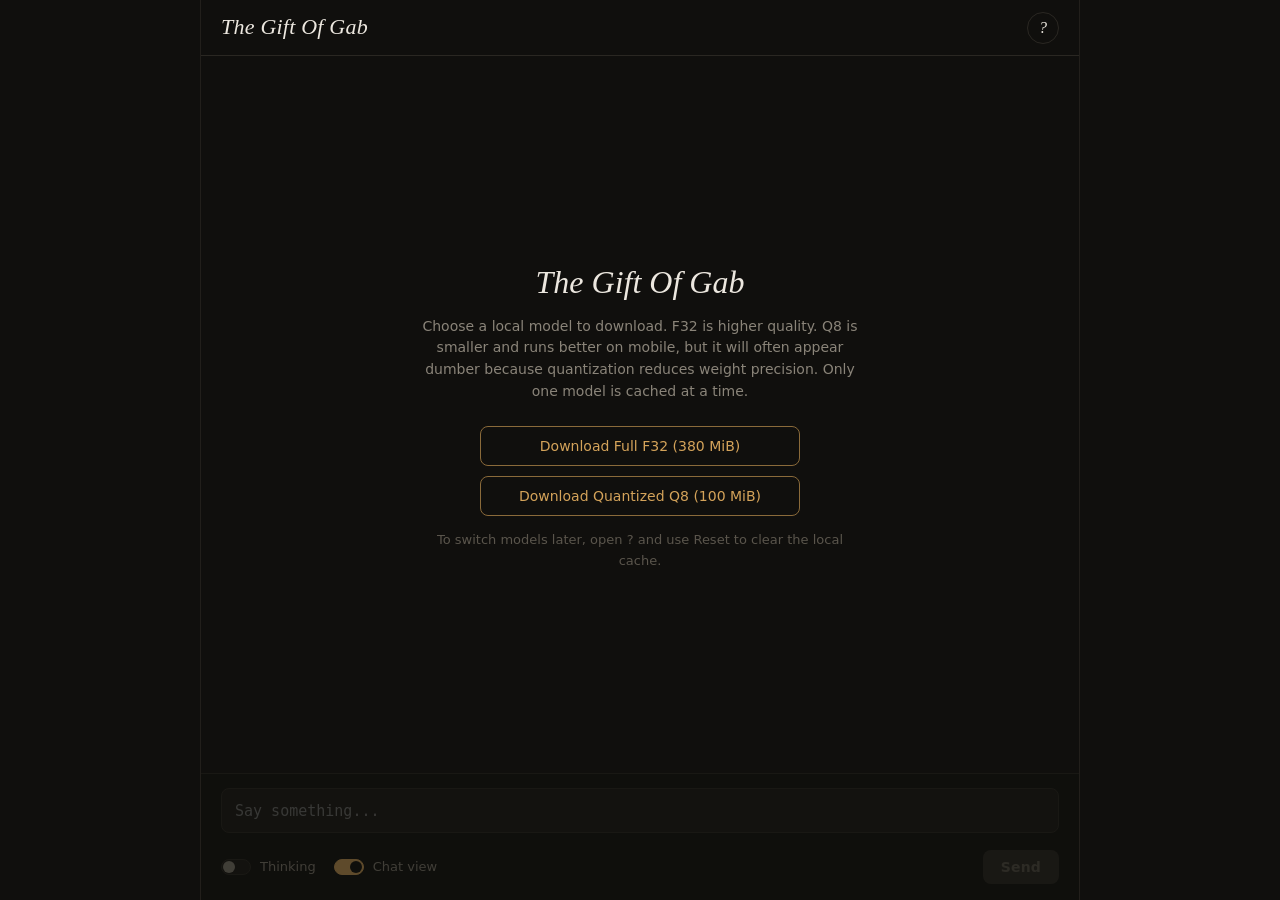
==== commit 8e94ac57: "Updated to Gab 100M" ====
--- a/index.html
+++ b/index.html
@@ -1,943 +1,212 @@
-<!DOCTYPE html>
+<!doctype html>
 <html lang="en">
 <head>
-  <meta charset="utf-8" />
-  <title>The Gift of Gab</title>
-  <meta name="viewport" content="width=device-width, initial-scale=1, user-scalable=no" />
-  <meta name="theme-color" content="#0A0A0F"/>
-  <meta name="description" content="The Gift of Gab — a retro‑futuristic AI chat with a technical blog hub." />
-  <style>
-    /* =========================================================
-       THE GIFT OF GAB — Single‑file SPA (HTML+CSS+JS)
-       Retro‑futuristic, dark theme (black + pink)
-       Version: overlay + spinner; no auto-fullscreen on input/click
-       ========================================================= */
-
-    :root{
-      --bg:#0a0a0f;
-      --bg-2:#0e0e16;
-      --panel:#12121c;
-      --panel-2:#171726;
-      --text:#e9e9f2;
-      --muted:#a5a7bf;
-      --line:#1e1e2e;
-      --pink:#ff2e88;
-      --pink-2:#ff86c3;
-      --glow: 0 0 .5rem var(--pink), 0 0 1.25rem color-mix(in oklab, var(--pink) 70%, white 0%), 0 0 2.5rem color-mix(in oklab, var(--pink) 35%, black 65%);
-      --radius:16px;
-      --pad: clamp(14px, 1.6vw, 22px);
-      --font: ui-sans-serif, system-ui, -apple-system, Segoe UI, Roboto, "Helvetica Neue", Arial, "Noto Sans", "Liberation Sans", "Apple Color Emoji","Segoe UI Emoji","Segoe UI Symbol";
-      --mono: ui-monospace, SFMono-Regular, Menlo, Monaco, Consolas, "Liberation Mono", "Courier New", monospace;
-    }
-
-    *{box-sizing:border-box}
-    html,body{height:100%}
-    body{
-      margin:0;
-      font-family:var(--font);
-      color:var(--text);
-      background:
-        radial-gradient(1200px 520px at 50% -160px, rgba(255,46,136,.12), transparent 75%),
-        linear-gradient(180deg, #090914 0%, #050509 45%, #030306 75%, #020203 100%);
-      background-color:#020203;
-      background-repeat:no-repeat, no-repeat;
-      background-size:130% 70%, 100% 100%;
-      background-position:center top, center top;
-      line-height:1.45;
-      overflow-x:hidden;
-      -webkit-font-smoothing:antialiased;
-      -moz-osx-font-smoothing:grayscale;
-    }
-
-    /* Subtle scanlines for retro vibe (disabled for reduced motion) */
-    body::before{
-      content:"";
-      position:fixed; inset:0;
-      pointer-events:none;
-      background-image: linear-gradient(rgba(255,255,255,.03),rgba(255,255,255,0) 2px);
-      background-size:100% 3px; mix-blend-mode:overlay; opacity:.25;
-    }
-    @media (prefers-reduced-motion: reduce){
-      body::before{display:none}
-      *{animation: none !important; transition: none !important}
-    }
-
-    .container{width:min(1000px, 92vw); margin-inline:auto}
-
-    .nav-actions{display:flex; gap:.5rem; align-items:center}
-    .token-control{
-      display:flex; align-items:center; gap:.4rem;
-      font-size:12px; color:var(--muted); font-weight:600;
-    }
-    .token-control input{
-      width:58px; padding:.4rem .5rem;
-      background: linear-gradient(180deg, var(--panel) 0%, var(--panel-2) 100%);
-      border:1px solid color-mix(in oklab, var(--pink) 35%, #ffffff00 65%);
-      border-radius:999px; color:var(--text);
-      font-size:12px; font-family:var(--mono);
-      text-align:center; outline:none;
-      transition: border-color .15s ease, box-shadow .15s ease;
-      -moz-appearance:textfield; appearance:textfield;
-    }
-    .token-control input::-webkit-inner-spin-button,
-    .token-control input::-webkit-outer-spin-button{ -webkit-appearance:none; margin:0; display:none }
-    .token-control input:focus{
-      border-color: color-mix(in oklab, var(--pink) 65%, #ffffff00 35%);
-      box-shadow: var(--glow);
-    }
-    .btn{
-      --b: var(--pink);
-      appearance:none; border:1px solid color-mix(in oklab, var(--b) 35%, #ffffff00 65%);
-      color:var(--text); background: linear-gradient(180deg, var(--panel) 0%, var(--panel-2) 100%);
-      padding:.55rem .85rem; border-radius: 999px; cursor:pointer; font-weight:600;
-      transition: transform .12s ease, box-shadow .15s ease, background .2s ease, border-color .2s ease;
-    }
-    .btn:hover{ box-shadow: var(--glow); transform: translateY(-1px) }
-    .btn:active{ transform: translateY(0) scale(.98) }
-    .btn-primary{ background:
-        linear-gradient(180deg, color-mix(in oklab, var(--pink) 16%, var(--panel) 84%),
-                                 color-mix(in oklab, var(--pink) 26%, var(--panel) 74%));
-      border-color: color-mix(in oklab, var(--pink) 55%, #ffffff00 45%); color:white;
-    }
-    .btn-toggle[aria-pressed="true"]{
-      border-color: color-mix(in oklab, var(--pink) 65%, #ffffff00 35%);
-      box-shadow: var(--glow);
-    }
-    .btn.big{ padding:.75rem 1.15rem; font-size:16px }
-
-    /* ===== Hero / Chat Section ===== */
-    main{display:block}
-    section{scroll-margin-top:72px}
-
-    .hero{
-      position:relative; padding: clamp(20px, 3vw, 40px) 0 10px;
-    }
-
-    .grid-bg{
-      position:absolute; inset:0; pointer-events:none; z-index:-1; opacity:.25;
-      background:
-        radial-gradient(circle at 50% -60px, color-mix(in oklab, var(--pink) 30%, transparent), transparent 35%),
-        repeating-linear-gradient(0deg, #ffffff10 0 1px, transparent 1px 36px),
-        repeating-linear-gradient(90deg, #ffffff10 0 1px, transparent 1px 36px);
-      mask: radial-gradient(1200px 600px at 50% 0, black 40%, transparent 80%);
-    }
-
-    .hero-wrap{
-      display:grid; gap: 16px;
-      grid-template-columns: 1fr;
-      align-items:center;
-    }
-    .hero-copy{
-      display:flex; flex-direction:column; gap:.5rem; padding-top:.25rem;
-    }
-    .title{
-      font-size: clamp(28px, 5.2vw, 56px);
-      line-height:1.05;
-      font-weight:900;
-      letter-spacing:.2px;
-    }
-    .title .pink{ color:var(--pink); text-shadow: var(--glow) }
-    .subtitle{ color:var(--muted); font-size: clamp(14px, 2.2vw, 18px) }
-    .subtitle a{
-      color: var(--pink-2);
-      text-decoration: none;
-      border-bottom: 1px solid rgba(255, 134, 195, 0.3);
-      transition: all 0.2s ease;
-    }
-    .subtitle a:hover{
-      color: var(--pink);
-      border-bottom-color: var(--pink);
-      text-shadow: 0 0 8px rgba(255, 46, 136, 0.4);
-    }
-
-    .chat-shell{
-      border:1px solid color-mix(in oklab, var(--pink) 28%, var(--line) 72%);
-      border-radius: var(--radius);
-      background:
-        linear-gradient(180deg, color-mix(in oklab, var(--panel) 92%, var(--pink) 8%), var(--panel-2)),
-        radial-gradient(80% 120% at 10% -10%, rgba(255,46,136,.08), transparent 42%);
-      box-shadow:
-        0 0 0 1px rgba(255,255,255,.02) inset,
-        0 18px 50px rgba(0,0,0,.45),
-        0 0 60px -10px rgba(255,46,136,.25);
-      overflow:hidden;
-      display:flex; flex-direction:column;
-      /* FIXED HEIGHT so page layout doesn't shift */
-      height: clamp(380px, 54vh, 640px);
-      position:relative;
-    }
-    @supports (height: 54svh){
-      .chat-shell{ height: clamp(380px, 54svh, 640px); }
-    }
-
-    .chat-header{
-      display:flex; align-items:center; justify-content:space-between;
-      gap:10px; padding: .65rem var(--pad);
-      border-bottom:1px solid var(--line);
-      background: linear-gradient(180deg, #151523 0%, #131321 100%);
-      flex: 0 0 auto;
-    }
-    .chat-title{
-      display:flex; align-items:center; gap:.6rem; font-weight:700
-    }
-    .status-dot{
-      width:9px; height:9px; border-radius:50%;
-      background: radial-gradient(circle at 30% 30%, #fff, var(--pink));
-      box-shadow: 0 0 8px var(--pink), 0 0 14px color-mix(in oklab, var(--pink) 45%, transparent);
-    }
-
-    .chat-log{
-      flex:1 1 auto;
-      min-height:0;
-      overflow:auto;
-      padding: 12px clamp(10px, 2vw, 18px);
-      display:flex; flex-direction:column; gap:10px;
-      scroll-behavior:smooth;
-      background:
-        radial-gradient(60% 40% at 60% -10%, rgba(255,46,136,.06), transparent 35%),
-        linear-gradient(180deg, rgba(255,255,255,.02), rgba(255,255,255,0) 16%);
-    }
-    .msg{
-      display:flex; gap:10px; align-items:flex-start; max-width: 820px;
-      animation: pop .16s ease-out;
-    }
-    .msg.me{ margin-left:auto; justify-content:flex-end }
-    .bubble{
-      border:1px solid #ffffff0f; background: #16162a; padding:10px 12px; border-radius: 14px;
-      box-shadow: 0 2px 10px rgba(0,0,0,.25)
-    }
-    .msg.me .bubble{
-      background: linear-gradient(180deg, color-mix(in oklab, var(--pink) 25%, #1a0e18 75%), #1a0e18);
-      border-color: color-mix(in oklab, var(--pink) 55%, #ffffff00 45%);
-      color:white; text-shadow:0 0 8px rgba(255,46,136,.2)
-    }
-    /* Emoji avatars (no distortion) */
-    .avatar{
-      width:28px; height:28px;
-      display:flex; align-items:center; justify-content:center;
-      font-size:18px; line-height:1;
-      border-radius:50%;
-      background:#0f0f1b; border:1px solid #2a2a3a;
-      box-shadow: 0 0 12px rgba(255,46,136,.22);
-      user-select:none;
-    }
-    .avatar.me{ box-shadow: 0 0 10px rgba(118,118,255,.25); }
-
-    @keyframes pop{ from{transform:scale(.98); opacity:0} to{transform:scale(1); opacity:1}}
-
-    .inputbar{
-      display:flex; gap: 8px; align-items:flex-end;
-      padding: 10px;
-      border-top:1px solid var(--line);
-      background: linear-gradient(180deg, #121221 0%, #0f0f1b 100%);
-      flex: 0 0 auto;
-    }
-    .input-wrap{
-      position:relative; flex:1; display:flex; align-items:center; background: #0f0f1b;
-      border:1px solid #2a2a3a; border-radius: 12px; padding: 6px;
-      transition: border-color .15s ease, box-shadow .15s ease;
-    }
-    .input-wrap:focus-within{
-      border-color: color-mix(in oklab, var(--pink) 65%, #ffffff00 35%);
-      box-shadow: 0 0 0 3px color-mix(in oklab, var(--pink) 26%, transparent);
-    }
-    .prompt{
-      flex:1; min-height: 40px; max-height: 120px; resize:none;
-      background:transparent; border:0; color:var(--text);
-      padding: 8px 10px; font-size: 15px; line-height:1.35; outline:0;
-    }
-    .send{
-      align-self:stretch; min-width:42px; border-radius: 10px;
-      display:inline-flex; align-items:center; justify-content:center;
-      background: color-mix(in oklab, var(--pink) 16%, #19192b 84%);
-      border:1px solid color-mix(in oklab, var(--pink) 50%, #ffffff00 50%);
-      color:white; cursor:pointer; font-weight:700;
-      transition: transform .12s ease, box-shadow .2s ease;
-    }
-    .send:hover{ box-shadow: var(--glow) }
-    .send:active{ transform: translateY(1px) }
-    .hint{ color:var(--muted); font-size:12px; padding: 0 0px 8px }
-    .hint a{
-      color: var(--pink-2);
-      text-decoration: none;
-      border-bottom: 1px solid rgba(255, 134, 195, 0.3);
-      transition: all 0.2s ease;
-    }
-    .hint a:hover{
-      color: var(--pink);
-      border-bottom-color: var(--pink);
-      text-shadow: 0 0 8px rgba(255, 46, 136, 0.4);
-    }
-
-    /* ===== Fullscreen Chat ===== */
-    body.chat-fullscreen{
-      overflow:hidden;
-    }
-    body.chat-fullscreen .chat-shell{
-      position:fixed; inset: env(safe-area-inset-top) env(safe-area-inset-right) env(safe-area-inset-bottom) env(safe-area-inset-left);
-      margin:0; border-radius: 0; z-index:99;
-      animation: lift .28s ease;
-      height:auto; /* in fullscreen, the 'inset' defines the height */
-    }
-    @keyframes lift{ from{ transform: translateY(8px); opacity:.6 } to{ transform:none; opacity:1 } }
-
-    /* ===== Loading Overlay (grays out header + chat) ===== */
-    .loading-mask{
-      position:absolute; inset:0; z-index:50;
-      display:flex; align-items:center; justify-content:center;
-      background: rgba(10,10,18,.78);
-      backdrop-filter: blur(2px) saturate(60%);
-    }
-    .loading-panel{
-      text-align:center; display:flex; flex-direction:column; align-items:center; gap:14px;
-      background: linear-gradient(180deg, #141426, #10101c);
-      border:1px solid #26263c; border-radius:14px; padding:16px 18px;
-      box-shadow: 0 10px 30px rgba(0,0,0,.45), 0 0 24px -8px rgba(255,46,136,.25);
-    }
-    .loading-title{ font-weight:800; font-size:16px }
-    .loading-state{ display:flex; align-items:center; gap:10px }
-    .spinner{
-      width:22px; height:22px; border-radius:50%;
-      border:3px solid rgba(255,255,255,.18); border-top-color: var(--pink);
-      animation: spin .9s linear infinite;
-    }
-    @keyframes spin{ to{ transform: rotate(360deg) } }
-
-    /* ===== Blog Section (LIST ONLY) ===== */
-    .section-head{
-      display:flex; flex-wrap:wrap; align-items:center; justify-content:space-between;
-      gap:12px; padding: 26px 0 8px;
-    }
-    .section-title{ font-size: clamp(22px, 3.4vw, 34px); font-weight:900 }
-
-    .blog-list{ display:flex; flex-direction:column; gap:12px; padding: 8px 0 36px }
-
-    .post{
-      background: linear-gradient(180deg, #131321, #11111c);
-      border:1px solid #222238; border-radius: 14px; overflow:clip;
-      transition: transform .15s ease, box-shadow .2s ease, border-color .2s ease;
-      display:flex; flex-direction:column; min-height: 140px;
-    }
-    .post:hover{
-      transform: translateY(-2px);
-      border-color: color-mix(in oklab, var(--pink) 32%, #ffffff00 68%);
-      box-shadow: 0 10px 30px rgba(0,0,0,.45), 0 0 24px -8px rgba(255,46,136,.35);
-    }
-    .post-link{ text-decoration:none; color:inherit }
-    .post-body{ padding: 18px 18px 20px; display:flex; flex-direction:column; gap:12px; min-height: 160px }
-    .post-title{ font-weight:800; font-size: 20px; line-height:1.2; margin:0 }
-    .post-meta{
-      margin-top:auto;
-      align-self:flex-end;
-      text-align:right;
-    }
-    .post-status{
-      display:inline-flex; align-items:center;
-      padding:.2rem .75rem; border-radius:999px;
-      border:1px solid #2b2b3f;
-      background:#16162a;
-      font-family:var(--mono);
-      font-size:11px; letter-spacing:.35px;
-      text-transform:uppercase;
-      color:var(--muted);
-    }
-    .post-status.live{
-      border-color: color-mix(in oklab, var(--pink) 55%, #ffffff00 45%);
-      color:white;
-      background: linear-gradient(180deg, color-mix(in oklab, var(--pink) 18%, #201224 82%), #1a0e1c);
-      box-shadow: 0 0 18px rgba(255,46,136,.25);
-    }
-
-    /* ===== Footer ===== */
-    footer{
-      border-top:1px solid var(--line);
-      background: #0a0a12;
-      color:var(--muted);
-      padding: 15px 0 30px;
-      font-size: 13px;
-    }
-
-    footer a{
-      color: var(--pink-2);
-      text-decoration: none;
-      border-bottom: 1px solid rgba(255, 134, 195, 0.3);
-      transition: all 0.2s ease;
-    }
-
-    footer a:hover{
-      color: var(--pink);
-      border-bottom-color: var(--pink);
-      text-shadow: 0 0 8px rgba(255, 46, 136, 0.4);
-    }
-
-    /* ===== Utilities ===== */
-    .hide{ display:none !important }
-
-    /* ===== Responsive tweaks ===== */
-    @media (min-width: 900px){
-      .hero-wrap{
-        grid-template-columns: 1.15fr .95fr;
-      }
-      .hero{ padding-top: 46px }
-    }
-  </style>
+<meta charset="utf-8" />
+<meta name="viewport" content="width=device-width, initial-scale=1, viewport-fit=cover" />
+<title>The Gift Of Gab</title>
+
+<link rel="stylesheet" href="style.css" />
 </head>
 <body>
-  <script src="gab-gpu-infer.js"></script>
-  <!-- ====== Main ====== -->
-  <main id="top">
-    <section id="chat" class="hero" aria-labelledby="hero-title">
-      <div class="grid-bg" aria-hidden="true"></div>
-      <div class="container hero-wrap">
-        <div class="hero-copy">
-          <h1 id="hero-title" class="title">
-            Say hello to <span class="pink">Gab</span>.
-          </h1>
-          <p class="subtitle">
-            Gab is a 25 million parameter (~100 MiB) small language model that can run locally in your browser. 
-            It was built in plain JavaScript as a research project to better understand how LLMs work. 
-            Below you'll find a five-part tutorial walking through every step of building the model.
-          </p>
-
-          <p class="subtitle">
-            Gab comes with a <a href="trainer.html">trainer</a>, and <a href="chat.html">chat interface</a> that can test your trained models. There is also a <a href="training_guide.html">training guide</a> to explain the models hyper-paramaters.
-          </p>
-          <div class="hint" aria-hidden="true">The chat window on this page was pre trained on 
-            <a href="https://huggingface.co/datasets/roneneldan/TinyStories">Tiny Stories</a>, 
-            <a href="https://huggingface.co/datasets/HuggingFaceFW/fineweb-edu">Fine Web (edu)</a>. It's about 6 GiB into the fine web data set, and has not been fine tuned for conversation yet.</div>
+
+<div class="app" id="app" data-state="boot" data-view="chat">
+
+  <header class="header">
+    <h1>The Gift Of Gab</h1>
+    <button class="icon-btn" id="helpBtn" title="About" aria-label="About">?</button>
+  </header>
+
+  <main class="chat-wrap">
+    <div class="chat-scroll" id="chatScroll">
+      <div class="view-chat" id="viewChat"></div>
+      <div class="view-raw"  id="viewRaw"></div>
+    </div>
+
+    <div class="download-screen" id="downloadScreen">
+      <h2 class="title">The Gift Of Gab</h2>
+      <p class="sub">
+        Choose a local model to download. F32 is higher quality. Q8 is smaller and runs better
+        on mobile, but it will often appear dumber because quantization reduces weight precision.
+        Only one model is cached at a time.
+      </p>
+      <div class="download-actions">
+        <button class="download-btn" data-model="f32">Download Full F32 (380 MiB)</button>
+        <button class="download-btn" data-model="q8">Download Quantized Q8 (100 MiB)</button>
+      </div>
+      <p class="download-note">To switch models later, open ? and use Reset to clear the local cache.</p>
+      <div class="progress-wrap" id="progressWrap">
+        <div class="progress-track"><div class="progress-bar" id="progressBar"></div></div>
+        <div class="progress-label">
+          <span id="progressFile">preparing</span>
+          <span id="progressPct">0%</span>
         </div>
-
-        <!-- Chat Interface -->
-        <div class="chat-shell" id="chatShell" aria-label="Chat interface">
-          <div id="chatHeader" class="chat-header">
-            <div class="chat-title"></div>
-            <div class="nav-actions">
-              <label class="token-control"><span>Max</span><input type="number" id="maxTokens" value="128" min="1" max="1024" step="1"></label>
-              <label class="token-control"><span>Temp</span><input type="number" id="temperature" value="0.7" min="0.1" max="2.0" step="0.1"></label>
-              <button id="clearBtn" class="btn" type="button" title="Clear chat">Clear</button>
-              <button id="fsBtn" class="btn btn-primary btn-toggle" aria-pressed="false" type="button" title="Enter fullscreen">Fullscreen</button>
-            </div>
-          </div>
-
-          <div id="chatLog" class="chat-log" role="log" aria-live="polite" aria-relevant="additions">
-            <!-- Messages will be injected here -->
-          </div>
-
-          <div id="inputBar" class="inputbar">
-            <div class="input-wrap" id="inputWrap">
-              <textarea id="prompt" class="prompt" placeholder="Let's chat..." rows="1"></textarea>
-            </div>
-            <button id="sendBtn" class="send" type="button" title="Send (Enter)">
-              ➤
-            </button>
-          </div>
-
-          <!-- Loading Overlay covers header + chat area -->
-          <div id="loadingMask" class="loading-mask" role="dialog" aria-modal="true" aria-labelledby="loadTitle" aria-busy="false">
-            <div class="loading-panel">
-              <div id="loadTitle" class="loading-title">Model not loaded</div>
-              <button id="loadModelBtn" class="btn btn-primary big" type="button">Load model</button>
-              <div id="loadingState" class="loading-state hide" aria-live="polite">
-                <div class="spinner" aria-hidden="true"></div>
-                <div>Loading model…</div>
-              </div>
-            </div>
-          </div>
-
-        </div>
-      </div>
+      </div>
+      <div class="download-error" id="downloadError"></div>
+    </div>
+  </main>
+
+  <div class="input-area">
+    <div class="input-row">
+      <textarea class="input" id="input" placeholder="Say something..." rows="1"></textarea>
+    </div>
+    <div class="controls">
+      <div class="toggles">
+        <label class="toggle"><input type="checkbox" id="thinkCb" /><span class="track"><span class="thumb"></span></span>Thinking</label>
+        <label class="toggle"><input type="checkbox" id="viewCb" checked /><span class="track"><span class="thumb"></span></span>Chat view</label>
+      </div>
+      <button class="send-btn" id="sendBtn" disabled>Send</button>
+    </div>
+  </div>
+</div>
+
+<!-- Modal -->
+<div class="modal-backdrop" id="modalBackdrop"></div>
+<div class="modal" id="modal" role="dialog" aria-modal="true">
+  <div class="modal-header">
+    <div class="tabs">
+      <button class="tab active" data-tab="about">About</button>
+      <button class="tab" data-tab="arch">Architecture</button>
+      <button class="tab" data-tab="reset">Reset</button>
+    </div>
+    <button class="icon-btn" id="closeModalBtn" aria-label="Close">×</button>
+  </div>
+  <div class="modal-body">
+    <section class="modal-pane active" data-pane="about">
+      <h2>About</h2>
+      <p>
+        <em>The Gift Of Gab</em> is a small language model — about 100&nbsp;million parameters — that
+        runs entirely inside your browser. Nothing you type leaves your machine.
+      </p>
+      <p>
+        Choose either the full F32 weights, about 380&nbsp;MiB, or the smaller Q8 weights,
+        about 100&nbsp;MiB. F32 is higher quality; Q8 is faster to download and usually
+        runs better on phones. The selected model and tokenizer are stored locally in
+        IndexedDB, so subsequent visits load from your device.
+      </p>
+      <h3>Links</h3>
+      <p class="muted">
+        Model:
+        <a href="https://huggingface.co/gszauer/Gab100M" target="_blank" rel="noopener noreferrer">Gab100M on Hugging Face</a>
+      </p>
+      <p class="muted">
+        Training data:
+        <a href="https://huggingface.co/datasets/gszauer/Gab100MPretrain" target="_blank" rel="noopener noreferrer">Gab100MPretrain</a>
+      </p>
+      <p class="muted">
+        Fine-tuning data:
+        <a href="https://huggingface.co/datasets/gszauer/Gab100MFinetune" target="_blank" rel="noopener noreferrer">Gab100MFinetune</a>
+      </p>
+      <p class="muted">
+        Blog/site:
+        <a href="https://gabormakesgames.com" target="_blank" rel="noopener noreferrer">gabormakesgames.com</a>
+      </p>
+      <h3>Notes</h3>
+      <p class="muted">
+        This is a research project running a small local model. Expect quirks. Refresh to start over;
+        there's no chat history kept between sessions.
+      </p>
     </section>
 
-    <!-- ====== Blog Section (LIST ONLY) ====== -->
-    <section id="blog" aria-labelledby="blog-title">
-      <div class="container">
-        <div class="section-head">
-          <h2 id="blog-title" class="section-title">Learn how to build a Language Model</h2>
-        </div>
-
-        <div id="blogMount" class="blog-list" aria-live="polite" aria-busy="false">
-          <!-- Posts rendered here -->
-        </div>
-      </div>
+    <section class="modal-pane" data-pane="arch">
+      <h2>Architecture</h2>
+      <p>
+        Decoder-only transformer with pre-normalization, rotary position embeddings,
+        exact GeLU feed-forward blocks, and tied input/output embeddings.
+      </p>
+
+      <h3>Specs</h3>
+      <div class="spec-table">
+        <div><span class="k">parameters</span><span class="v">99,711,744</span></div>
+        <div><span class="k">layers</span><span class="v">12</span></div>
+        <div><span class="k">hidden size</span><span class="v">768</span></div>
+        <div><span class="k">MLP size</span><span class="v">3456</span></div>
+        <div><span class="k">attention heads</span><span class="v">12</span></div>
+        <div><span class="k">head dim</span><span class="v">64</span></div>
+        <div><span class="k">context length</span><span class="v">4096 active, rolling window</span></div>
+        <div><span class="k">vocab size</span><span class="v">10,000</span></div>
+        <div><span class="k">RoPE theta</span><span class="v">100,000</span></div>
+        <div><span class="k">norm epsilon</span><span class="v">1e-5</span></div>
+        <div><span class="k">model files</span><span class="v">Q8 rowwise or full F32</span></div>
+      </div>
+
+      <h3>Forward Pass</h3>
+      <p class="muted">For token ids <code>x</code>, look up embeddings <code>h = E[x]</code>, where <code>E</code> has shape <code>[10000, 768]</code>. Each of the 12 blocks applies:</p>
+      <p><code>h = h + Attention(RMSNorm(h))</code></p>
+      <p><code>h = h + MLP(RMSNorm(h))</code></p>
+      <p class="muted">After the final block:</p>
+      <p><code>logits = RMSNorm(h) @ E.T</code></p>
+      <p class="muted">There is no separate output head; logits use the tied embedding matrix.</p>
+
+      <h3>RMSNorm</h3>
+      <p class="muted">Each norm has one learned scale vector <code>g</code> of length 768 and no bias:</p>
+      <p><code>RMSNorm(x) = g * x / sqrt(mean(x^2) + 1e-5)</code></p>
+
+      <h3>Attention</h3>
+      <p class="muted">For each block, normalized hidden states are projected with bias-free matrices:</p>
+      <p><code>q = x @ Wq.T</code>, <code>k = x @ Wk.T</code>, <code>v = x @ Wv.T</code></p>
+      <p class="muted">Each projection has shape <code>[768, 768]</code>. The result is reshaped to <code>[12 heads, seq, 64]</code>. RoPE is applied to q and k before the causal attention scores:</p>
+      <p><code>scores = (q @ k.T) / sqrt(64)</code></p>
+      <p><code>attn = softmax(causal_mask(scores)) @ v</code></p>
+      <p><code>Attention(x) = concat(attn_heads) @ Wo.T</code></p>
+      <p class="muted"><code>Wo</code> is also <code>[768, 768]</code> and bias-free.</p>
+
+      <h3>RoPE</h3>
+      <p class="muted">Rotary position embeddings use split-half rotation, matching Llama-style RoPE. For each pair index <code>i</code> in a 64-wide head:</p>
+      <p><code>freq_i = 1 / theta^(2i / 64)</code>, with <code>theta = 100000</code></p>
+      <p><code>angle = position * freq_i</code></p>
+      <p class="muted">The first 32 channels and last 32 channels form rotation pairs:</p>
+      <p><code>[a, b] -> [a*cos(angle) - b*sin(angle), b*cos(angle) + a*sin(angle)]</code></p>
+
+      <h3>MLP</h3>
+      <p class="muted">The feed-forward path is a two-matrix GeLU MLP with no gate and no biases:</p>
+      <p><code>u = x @ Wup.T</code>, where <code>Wup</code> is <code>[3456, 768]</code></p>
+      <p><code>m = GeLU(u)</code></p>
+      <p><code>MLP(x) = m @ Wdown.T</code>, where <code>Wdown</code> is <code>[768, 3456]</code></p>
+      <p class="muted">GeLU is the exact form:</p>
+      <p><code>GeLU(x) = 0.5 * x * (1 + erf(x / sqrt(2)))</code></p>
+
+      <h3>Tokenizer</h3>
+      <p class="muted">
+        The tokenizer is byte-level BPE with 10,000 ids. Special tokens occupy ids 0-16:
+        <code>&lt;|end|&gt;</code>, <code>&lt;|user|&gt;</code>, <code>&lt;|assistant|&gt;</code>,
+        <code>&lt;think&gt;</code>, <code>&lt;/think&gt;</code>, and related reserved tokens.
+        Normal text is split by the GPT-style regex pre-tokenizer, converted through the GPT-2
+        byte-to-unicode map, then BPE merges are applied.
+      </p>
+
+      <h3>Runtime</h3>
+      <p class="muted">
+        Inference uses a local JavaScript/WebGPU runtime with a float32 KV cache.
+        Weights live in <code>IndexedDB</code>; Q8 keeps weights quantized for smaller/faster
+        mobile runs, while F32 keeps the original fine-tuned precision. Q8 uses symmetric
+        rowwise int8 weights with float32 scales:
+      </p>
+      <p><code>weight[row, col] = int8[row, col] * scale[row]</code></p>
+
+      <h3>Chat template</h3>
+      <p class="muted">Turns are concatenated with no whitespace or separators between special tokens:</p>
+      <p><code>&lt;|user|&gt;…&lt;|end|&gt;&lt;|assistant|&gt;&lt;think&gt;…&lt;/think&gt;…&lt;|end|&gt;</code></p>
+      <p class="muted">Thinking is optional and lives inside the assistant turn. Turn off <em>Chat view</em> to see the actual token stream as the model sees it, sub-word BPE tokens included.</p>
     </section>
-  </main>
-
-  <!-- ====== Footer ====== -->
-  <footer>
-    <div class="container" style="display:flex; justify-content:space-between; align-items:center; flex-wrap:wrap; gap:8px;">
-      <div>&copy; 2025 <a href="https://gabormakesgames.com/">Gabor Szauer</a></div>
-      <div style="display:flex; gap:1rem;">
-        <a href="TLDR.md">TLDR.md</a>
-        <a href="WebGL_Inference.md">WebGL_Inference.md</a>
-        <a href="https://github.com/gszauer/Gab">GitHub</a>
-        <a href="https://bsky.app/profile/gszauer.bsky.social">bsky</a>
-      </div>
-    </div>
-  </footer>
-
-  <!-- ====== App Script ====== -->
-  <script>
-    (function(){
-      const byId = id => document.getElementById(id);
-
-      const chatShell = byId('chatShell');
-      const chatHeader = byId('chatHeader');
-      const chatLog = byId('chatLog');
-      const inputBar = byId('inputBar');
-
-      const promptInput = byId('prompt');
-      const sendBtn = byId('sendBtn');
-      const clearBtn = byId('clearBtn');
-      const fsBtn = byId('fsBtn');
-
-      const loadingMask = byId('loadingMask');
-      const loadModelBtn = byId('loadModelBtn');
-      const loadingState = byId('loadingState');
-
-      const blogMount = byId('blogMount');
-
-      // Model state
-      let tokenizer = null;
-      let model = null;
-      let conversationLog = ''; // Raw string chat log following Gab format
-      let endTokenId = null;
-      let userTokenId = null;
-      let assistantTokenId = null;
-      let thinkTokenId = null;
-
-      const state = {
-        modelLoaded: false,
-        fullscreen: false,
-        typing: false,
-        messages: []
-      };
-
-      // ===== Chat Rendering =====
-      function renderChat(){
-        chatLog.innerHTML = '';
-        state.messages.forEach(msg => chatLog.appendChild(messageEl(msg)));
-        chatLog.scrollTop = chatLog.scrollHeight;
-      }
-
-      function messageEl({role, text}){
-        const root = document.createElement('div');
-        root.className = 'msg' + (role === 'user' ? ' me' : '');
-
-        const avatar = document.createElement('div');
-        avatar.className = 'avatar' + (role === 'user' ? ' me' : '');
-        avatar.textContent = role === 'user' ? '👤' : '🤖';
-        avatar.setAttribute('aria-hidden', 'true');
-
-        const bubble = document.createElement('div');
-        bubble.className = 'bubble';
-        bubble.innerText = text;
-
-        const wrap = document.createElement('div');
-        wrap.style.maxWidth = 'min(740px, 86vw)';
-        wrap.append(bubble);
-
-        if(role === 'user'){ root.append(wrap, avatar); }
-        else{ root.append(avatar, wrap); }
-        return root;
-      }
-
-      // ===== Loading Overlay Control =====
-      function setLoading(active){
-        if(active){
-          loadingMask.classList.remove('hide');
-          loadingMask.setAttribute('aria-busy','false');
-          [chatHeader, chatLog, inputBar].forEach(el=>{
-            el.setAttribute('aria-hidden','true');
-            el.setAttribute('inert','');
-          });
-          [fsBtn, clearBtn, sendBtn].forEach(btn => btn.disabled = true);
-          promptInput.disabled = true;
-          state.modelLoaded = false;
-        }else{
-          loadingMask.classList.add('hide');
-          [chatHeader, chatLog, inputBar].forEach(el=>{
-            el.removeAttribute('aria-hidden');
-            el.removeAttribute('inert');
-          });
-          [fsBtn, clearBtn, sendBtn].forEach(btn => btn.disabled = false);
-          promptInput.disabled = false;
-          state.modelLoaded = true;
-          promptInput.focus();
-          chatLog.scrollTop = chatLog.scrollHeight;
-        }
-      }
-
-      // Start in loading state
-      setLoading(true);
-
-      // ===== Load Model Files =====
-      async function loadModelFiles() {
-        loadModelBtn.classList.add('hide');
-        loadingState.classList.remove('hide');
-        loadingMask.setAttribute('aria-busy','true');
-
-        try {
-          // Fetch both files in parallel
-          const [modelResponse, tokenizerResponse] = await Promise.all([
-            fetch('model.gab'),
-            fetch('model.bpe')
-          ]);
-
-          if (!modelResponse.ok) throw new Error('Failed to load model.gab');
-          if (!tokenizerResponse.ok) throw new Error('Failed to load model.bpe');
-
-          const [modelBuffer, tokenizerBuffer] = await Promise.all([
-            modelResponse.arrayBuffer(),
-            tokenizerResponse.arrayBuffer()
-          ]);
-
-          // Deserialize
-          tokenizer = Tokenizer.deserialize(new Uint8Array(tokenizerBuffer));
-          model = GabGPT.deserialize(new Uint8Array(modelBuffer));
-
-          // Find special tokens
-          const specialTokens = ['<|end|>', '<|user|>', '<|assistant|>', '<|think|>'];
-          const tokenIds = [null, null, null, null];
-          for (let i = 0; i < specialTokens.length; i++) {
-            try {
-              const encoded = tokenizer.encode(specialTokens[i]);
-              if (encoded.length === 1) {
-                tokenIds[i] = encoded[0];
-              }
-            } catch (e) {
-              console.log(specialTokens[i] + ' token not found');
-            }
-          }
-          [endTokenId, userTokenId, assistantTokenId, thinkTokenId] = tokenIds;
-
-          console.log('Model loaded! Vocab size:', model.vocabSize);
-
-          loadingMask.setAttribute('aria-busy','false');
-          loadingState.classList.add('hide');
-          loadModelBtn.classList.remove('hide');
-          setLoading(false);
-
-        } catch (err) {
-          console.error('Error loading model:', err);
-          loadingMask.setAttribute('aria-busy','false');
-          loadingState.classList.add('hide');
-          loadModelBtn.classList.remove('hide');
-          byId('loadTitle').textContent = 'Error: ' + err.message;
-        }
-      }
-
-      loadModelBtn.addEventListener('click', loadModelFiles);
-
-      // ===== Fullscreen Toggle =====
-      function enterFullscreen(){
-        if(state.fullscreen) return;
-        state.fullscreen = true;
-        document.body.classList.add('chat-fullscreen');
-        updateFSBtn();
-        if(state.modelLoaded) promptInput.focus();
-        setTimeout(()=> chatLog.scrollTop = chatLog.scrollHeight, 60);
-      }
-      function exitFullscreen(){
-        if(!state.fullscreen) return;
-        state.fullscreen = false;
-        document.body.classList.remove('chat-fullscreen');
-        updateFSBtn();
-      }
-      function toggleFullscreen(){
-        state.fullscreen ? exitFullscreen() : enterFullscreen();
-      }
-      function updateFSBtn(){
-        if(state.fullscreen){
-          fsBtn.textContent = 'Back';
-          fsBtn.title = 'Exit fullscreen';
-          fsBtn.setAttribute('aria-pressed','true');
-        }else{
-          fsBtn.textContent = 'Fullscreen';
-          fsBtn.title = 'Enter fullscreen';
-          fsBtn.setAttribute('aria-pressed','false');
-        }
-      }
-
-      // ===== Sampling with Temperature =====
-      function sampleWithTemperature(probs, temperature) {
-        const logits = [];
-        for (let i = 0; i < probs.length; i++) {
-          logits.push(Math.log(probs[i] + 1e-10));
-        }
-
-        const scaledLogits = [];
-        for (let i = 0; i < logits.length; i++) {
-          scaledLogits.push(logits[i] / temperature);
-        }
-
-        let maxLogit = scaledLogits[0];
-        for (let i = 1; i < scaledLogits.length; i++) {
-          if (scaledLogits[i] > maxLogit) maxLogit = scaledLogits[i];
-        }
-
-        const expLogits = [];
-        let sum = 0;
-        for (let i = 0; i < scaledLogits.length; i++) {
-          const exp = Math.exp(scaledLogits[i] - maxLogit);
-          expLogits.push(exp);
-          sum += exp;
-        }
-
-        const scaledProbs = [];
-        for (let i = 0; i < expLogits.length; i++) {
-          scaledProbs.push(expLogits[i] / sum);
-        }
-
-        const random = Math.random();
-        let cumulative = 0;
-        for (let i = 0; i < scaledProbs.length; i++) {
-          cumulative += scaledProbs[i];
-          if (random < cumulative) return i;
-        }
-        return scaledProbs.length - 1;
-      }
-
-      // ===== Chat Behavior =====
-      function sendMessage(){
-        if(!state.modelLoaded || !model || !tokenizer) return;
-        const text = promptInput.value.trim();
-        if(!text || state.typing) return;
-
-        state.messages.push({role:'user', text});
-        renderChat();
-        promptInput.value = '';
-
-        respond(text);
-      }
-
-      // Helper: Remove trailing special tokens from string
-      function removeTrailingSpecialTokens(str) {
-        const tokens = ['<|end|>', '<|user|>', '<|assistant|>', '<|think|>'];
-        let changed = true;
-        while (changed) {
-          changed = false;
-          for (const tok of tokens) {
-            if (str.endsWith(tok)) {
-              str = str.slice(0, -tok.length);
-              changed = true;
-            }
-          }
-        }
-        return str;
-      }
-
-      // Helper: Remove leading think/assistant/end tokens (sanitize)
-      function sanitizeLeadingTokens(str) {
-        const tokens = ['<|think|>', '<|assistant|>', '<|end|>'];
-        let changed = true;
-        while (changed) {
-          changed = false;
-          for (const tok of tokens) {
-            if (str.startsWith(tok)) {
-              str = str.slice(tok.length);
-              changed = true;
-            }
-          }
-        }
-        return str;
-      }
-
-      // Helper: Strip all special tokens for display
-      function stripSpecialTokens(str) {
-        return str.replace(/<\|(end|user|assistant|think)\|>/g, '');
-      }
-
-      // Prepare chat log for generation per Gab format rules
-      function prepareChatLogForGeneration(log, userMessage) {
-        // Step 1: Sanitize - remove leading think/assistant/end tokens
-        log = sanitizeLeadingTokens(log);
-
-        // Step 2: Ensure user prefix
-        if (!log.startsWith('<|user|>')) {
-          log = '<|user|>' + log;
-        }
-
-        // Step 3: Remove trailing special tokens
-        log = removeTrailingSpecialTokens(log);
-
-        // Step 4: Append new user message and suffix (always assistant, no think mode)
-        log = log + '<|user|>' + userMessage + '<|assistant|>';
-
-        return log;
-      }
-
-      async function respond(userText){
-        state.typing = true;
-        sendBtn.disabled = true;
-        promptInput.disabled = true;
-
-        // Add thinking indicator and get reference to the bubble element
-        state.messages.push({role:'assistant', text:'▌'});
-        const msgEl = messageEl(state.messages[state.messages.length - 1]);
-        const chatLogEl = byId('chatLog');
-        chatLogEl.appendChild(msgEl);
-        chatLogEl.scrollTop = chatLogEl.scrollHeight;
-        const bubbleEl = msgEl.querySelector('.bubble');
-
-        // Prepare the chat log following Gab format rules
-        let preparedLog;
-        if (conversationLog === '') {
-          // First message - just user + assistant suffix
-          preparedLog = '<|user|>' + userText + '<|assistant|>';
-        } else {
-          preparedLog = prepareChatLogForGeneration(conversationLog, userText);
-        }
-
-        // Tokenize
-        let tokens = tokenizer.encode(preparedLog);
-
-        // Trim from beginning if too long (preserve recent context)
-        const maxContext = model.embedding.maxSequenceLength - 100;
-        if (tokens.length > maxContext) {
-          tokens = tokens.slice(-maxContext);
-        }
-
-        const temperature = parseFloat(byId('temperature').value) || 0.7;
-        const maxTokens = parseInt(byId('maxTokens').value) || 128;
-
-        let generated = [];
-        let responseText = '';
-
-        try {
-          for (let i = 0; i < maxTokens; i++) {
-            const maxSeqLen = model.embedding.maxSequenceLength;
-            let inputTokens = tokens;
-            if (tokens.length > maxSeqLen) {
-              inputTokens = tokens.slice(-maxSeqLen);
-            }
-
-            const batchedInput = [inputTokens];
-            const probs = model.forward(batchedInput);
-            const lastProbs = probs[0][inputTokens.length - 1];
-
-            const nextToken = sampleWithTemperature(lastProbs, temperature);
-
-            // Check for end token - stop generation
-            if (endTokenId !== null && nextToken === endTokenId) {
-              break;
-            }
-
-            tokens.push(nextToken);
-            generated.push(nextToken);
-
-            // Decode and update display (strip special tokens for display)
-            responseText = stripSpecialTokens(tokenizer.decode(generated));
-
-            // Update just the bubble text (no re-render)
-            state.messages[state.messages.length - 1].text = responseText + '▌';
-            bubbleEl.textContent = responseText + '▌';
-            chatLogEl.scrollTop = chatLogEl.scrollHeight;
-
-            // Yield to UI
-            await new Promise(resolve => setTimeout(resolve, 0));
-          }
-
-          // Final update (remove cursor)
-          const finalText = responseText || '(empty response)';
-          state.messages[state.messages.length - 1].text = finalText;
-          bubbleEl.textContent = finalText;
-
-          // Post-generation: update chat log
-          // Format: previous log + user message + assistant response + <|end|>
-          // Then append <|user|> to prepare for next message
-          if (conversationLog === '') {
-            conversationLog = '<|user|>' + userText + '<|assistant|>' + tokenizer.decode(generated) + '<|end|><|user|>';
-          } else {
-            conversationLog = removeTrailingSpecialTokens(conversationLog) + '<|user|>' + userText + '<|assistant|>' + tokenizer.decode(generated) + '<|end|><|user|>';
-          }
-
-        } catch (err) {
-          console.error('Generation error:', err);
-          state.messages[state.messages.length - 1].text = 'Error: ' + err.message;
-          bubbleEl.textContent = 'Error: ' + err.message;
-        }
-
-        state.typing = false;
-        sendBtn.disabled = false;
-        promptInput.disabled = false;
-        promptInput.focus();
-      }
-
-      // ===== Event wiring =====
-      sendBtn.addEventListener('click', sendMessage);
-      promptInput.addEventListener('keydown', (e)=>{
-        if(e.key === 'Enter' && !e.shiftKey){
-          e.preventDefault();
-          sendMessage();
-        }
-      });
-
-      fsBtn.addEventListener('click', toggleFullscreen);
-
-      clearBtn.addEventListener('click', ()=>{
-        if(state.typing) return;
-        state.messages = [];
-        conversationLog = '';
-        renderChat();
-      });
-
-      // ===== Blog Data =====
-      const POSTS = [
-        {title:"Part 1 / 4: Learning", eta:"Read now", blurb:"Learn how to build a trainable neural network from scratch in plain JavaScript, starting with a single neuron, adding dense and activation layers, and training it to solve problems like XOR using backpropagation and gradient descent.", url:'blog_learning.html'},
-        {title:"Part 2 / 4: Tokenization", eta:"Read now", blurb:"Language models don't see text the way we do. They see sequences of tokens,numerical representations of characters and text. This tutorial teaches you how to to build a Byte Pair Encoding (BPE) Tokenizer from scratch", url:'blog_tokenizer.html'},
-        {title:"Part 3 / 4: Sequences", eta:"Read now", blurb:"Dense networks see inputs as isolated snapshots, they have no concept of sequence. This tutorial builds a recurrent neural network that memory across tokens, ChatRNN. It is language model that learns to predict the next word.", url:'blog_recurrent.html'},
-        {title:"Part 4 / 4: Attention", eta:"Read now", blurb:"Build a GPT-2 style transformer from scratch. Learn about positional embeddings, layer normalization, self-attention mechanisms, and how to assemble complete transformer blocks.", url:'blog_attention.html'},
-        {title:"Part 5 / 4: Training", eta:"Read now", blurb:"Learn how to implement batch training, pre-training, supervised fine-tuning (SFT), and optimization tricks like Adam to train a chatbot from scratch.", url:'blog_training.html'},
-        //{title:"Too Long; Didn't Read", eta:"Coming soon", blurb:"Description"},
-      ];
-
-      // ===== Blog Rendering =====
-      function renderPosts(posts){
-        blogMount.setAttribute('aria-busy','true');
-        blogMount.innerHTML = '';
-
-        posts.forEach(p => {
-          const isLink = Boolean(p.url);
-          const card = document.createElement(isLink ? 'a' : 'article');
-          card.className = 'post' + (isLink ? ' post-link' : '');
-          if(isLink){
-            card.href = p.url;
-            card.setAttribute('aria-label', p.title);
-          }
-          card.innerHTML = `
-            <div class="post-body">
-              <div>
-                <h3 class="post-title">${escapeHTML(p.title)}</h3>
-                <p style="margin:.45rem 0 .1rem; color:#d9d9ec">${escapeHTML(p.blurb)}</p>
-              </div>
-              <div class="post-meta">
-                <span class="post-status${isLink ? ' live' : ''}">${escapeHTML(p.eta)}</span>
-              </div>
-            </div>
-          `;
-          blogMount.appendChild(card);
-        });
-        blogMount.setAttribute('aria-busy','false');
-      }
-
-      function escapeHTML(s){
-        return s.replace(/[&<>"']/g, m => ({'&':'&amp;','<':'&lt;','>':'&gt;','"':'&quot;',"'":'&#39;'}[m]));
-      }
-
-      // ===== Init =====
-      renderChat();
-      renderPosts(POSTS);
-
-      // Mobile: auto-grow textarea
-      const autoGrow = () => {
-        promptInput.style.height = 'auto';
-        promptInput.style.height = Math.min(promptInput.scrollHeight, 120) + 'px';
-      };
-      promptInput.addEventListener('input', autoGrow);
-      autoGrow();
-
-      updateFSBtn();
-    })();
-  </script>
+
+    <section class="modal-pane" data-pane="reset">
+      <h2>Reset</h2>
+      <p>
+        This clears the locally cached model files from IndexedDB. Use it if the download was
+        interrupted, the model files changed, or you want to switch between Q8 and F32.
+      </p>
+      <p class="muted">
+        Your current chat will be lost and the page will reload. After reload, the app will show
+        the download screen again.
+      </p>
+      <button class="danger-btn" id="resetDbBtn">Delete local model</button>
+      <p class="reset-status" id="resetStatus"></p>
+    </section>
+  </div>
+</div>
+
+<script src="inference.js"></script>
+<script src="interface.js"></script>
+
 </body>
 </html>
--- a/style.css
+++ b/style.css
@@ -0,0 +1,704 @@
+@font-face {
+  font-family: 'Fraunces';
+  font-style: italic;
+  font-weight: 500;
+  font-display: swap;
+  src: url('fraunces-italic-500.ttf') format('truetype');
+}
+@font-face {
+  font-family: 'Fraunces';
+  font-style: italic;
+  font-weight: 600;
+  font-display: swap;
+  src: url('fraunces-italic-600.ttf') format('truetype');
+}
+@font-face {
+  font-family: 'Fraunces';
+  font-style: normal;
+  font-weight: 500;
+  font-display: swap;
+  src: url('fraunces-normal-500.ttf') format('truetype');
+}
+@font-face {
+  font-family: 'IBM Plex Sans';
+  font-style: normal;
+  font-weight: 400;
+  font-stretch: normal;
+  font-display: swap;
+  src: url('ibm-plex-sans-400.ttf') format('truetype');
+}
+@font-face {
+  font-family: 'IBM Plex Sans';
+  font-style: normal;
+  font-weight: 500;
+  font-stretch: normal;
+  font-display: swap;
+  src: url('ibm-plex-sans-500.ttf') format('truetype');
+}
+@font-face {
+  font-family: 'IBM Plex Sans';
+  font-style: normal;
+  font-weight: 600;
+  font-stretch: normal;
+  font-display: swap;
+  src: url('ibm-plex-sans-600.ttf') format('truetype');
+}
+@font-face {
+  font-family: 'JetBrains Mono';
+  font-style: normal;
+  font-weight: 400;
+  font-display: swap;
+  src: url('jetbrains-mono-400.ttf') format('truetype');
+}
+@font-face {
+  font-family: 'JetBrains Mono';
+  font-style: normal;
+  font-weight: 500;
+  font-display: swap;
+  src: url('jetbrains-mono-500.ttf') format('truetype');
+}
+
+  :root {
+    /* Warm-toned dark palette — avoids the standard cold blue AI aesthetic */
+    --bg:           #100f0d;
+    --bg-elev:      #1a1815;
+    --bg-elev-2:    #211f1b;
+    --border:       #2a2722;
+    --border-soft:  #221f1b;
+    --text:         #ece7df;
+    --text-muted:   #8a8479;
+    --text-dim:     #5a554c;
+
+    --user-bg:      #2a2218;      /* warm amber-toned bubble */
+    --user-border:  #3a2e1e;
+    --asst-bg:      #1a1815;
+    --asst-border:  #2a2722;
+
+    --accent:       #d4a35a;      /* warm gold */
+    --accent-dim:   #8a6a3a;
+
+    /* 5-color token cycle. Adjacent tokens always sit far apart on the
+       color wheel so BPE sub-word boundaries are unmistakable. Yellow is
+       lemon, not amber, so it doesn't read as the gold role-marker color. */
+    --tok-c0:       rgba( 80,150,225,0.32);  /* blue */
+    --tok-c1:       rgba(110,190,140,0.32);  /* green */
+    --tok-c2:       rgba(225,110,115,0.32);  /* red */
+    --tok-c3:       rgba(230,210, 90,0.30);  /* yellow */
+    --tok-c4:       rgba(185,135,225,0.32);  /* purple */
+    --tok-role:     rgba(212,163, 90,0.30);
+    --tok-mark:     rgba(150,150,180,0.24);
+
+    --danger:       #c66;
+
+    --font-display: 'Fraunces', 'Georgia', serif;
+    --font-ui:      'IBM Plex Sans', system-ui, sans-serif;
+    --font-mono:    'JetBrains Mono', ui-monospace, monospace;
+
+    --header-h:     56px;
+    --inset:        20px;
+    --radius:       14px;
+    --radius-sm:    8px;
+    --safe-bottom:  env(safe-area-inset-bottom, 0px);
+    --app-height:   100dvh;
+    --visual-top:   0px;
+  }
+
+  * { box-sizing: border-box; }
+  html, body {
+    width: 100%;
+    height: 100%;
+    min-height: 100%;
+    overflow: hidden;
+    overscroll-behavior: none;
+    touch-action: none;
+  }
+  body {
+    margin: 0;
+    position: fixed;
+    inset: 0;
+    width: 100%;
+    height: 100%;
+    background: var(--bg);
+    color: var(--text);
+    font-family: var(--font-ui);
+    font-size: 15px;
+    line-height: 1.55;
+    -webkit-font-smoothing: antialiased;
+    overscroll-behavior: none;
+    overflow: hidden;
+  }
+
+  button, input { font-family: inherit; color: inherit; }
+
+  /* ---- Layout ---- */
+  .app {
+    position: fixed;
+    top: var(--visual-top);
+    left: 50%;
+    transform: translateX(-50%);
+    display: grid;
+    grid-template-rows: var(--header-h) 1fr auto;
+    width: min(100vw, 880px);
+    height: 100vh;
+    height: 100svh;
+    height: 100dvh;
+    height: var(--app-height);
+    max-height: var(--app-height);
+    min-height: 0;
+    max-width: 880px;
+    margin: 0;
+    border-left: 1px solid var(--border-soft);
+    border-right: 1px solid var(--border-soft);
+    overflow: hidden;
+  }
+
+  /* ---- Header ---- */
+  .header {
+    display: flex;
+    align-items: center;
+    justify-content: space-between;
+    min-height: var(--header-h);
+    padding: 0 var(--inset);
+    border-bottom: 1px solid var(--border);
+    background: var(--bg);
+    z-index: 2;
+  }
+  .header h1 {
+    margin: 0;
+    font-family: var(--font-display);
+    font-weight: 500;
+    font-style: italic;
+    font-size: 22px;
+    letter-spacing: 0.01em;
+    color: var(--text);
+  }
+  .header h1 .ampersand {
+    font-weight: 600;
+    color: var(--accent);
+  }
+  .icon-btn {
+    width: 32px;
+    height: 32px;
+    border-radius: 50%;
+    border: 1px solid var(--border);
+    background: transparent;
+    color: var(--text);
+    cursor: pointer;
+    font-family: var(--font-display);
+    font-style: italic;
+    font-size: 16px;
+    display: inline-flex;
+    align-items: center;
+    justify-content: center;
+    transition: color .15s ease, border-color .15s ease, background .15s ease;
+  }
+  .icon-btn:hover {
+    color: var(--accent);
+    border-color: var(--accent-dim);
+    background: rgba(212,163,90,0.05);
+  }
+
+  /* ---- Chat area ---- */
+  .chat-wrap {
+    overflow: hidden;
+    position: relative;
+    display: flex;
+    flex-direction: column;
+    min-height: 0;
+  }
+  .chat-scroll {
+    flex: 1;
+    min-height: 0;
+    overflow-y: auto;
+    overscroll-behavior: contain;
+    touch-action: pan-y;
+    padding: 24px var(--inset);
+    -webkit-overflow-scrolling: touch;
+    scroll-behavior: smooth;
+  }
+  .chat-scroll::-webkit-scrollbar { width: 8px; }
+  .chat-scroll::-webkit-scrollbar-thumb {
+    background: var(--border);
+    border-radius: 4px;
+  }
+
+  /* Two views layered, toggled via class on root */
+  .view-chat, .view-raw { min-height: 100%; }
+  .app[data-view="chat"] .view-raw { display: none; }
+  .app[data-view="raw"]  .view-chat { display: none; }
+
+  /* ---- Chat view bubbles ---- */
+  .msg {
+    display: flex;
+    margin-bottom: 14px;
+    animation: fadein .25s ease;
+  }
+  .msg.user { justify-content: flex-end; }
+  .msg.assistant, .msg.thinking { justify-content: flex-start; }
+
+  .bubble {
+    max-width: 78%;
+    padding: 10px 14px;
+    border-radius: var(--radius);
+    border: 1px solid transparent;
+    white-space: pre-wrap;
+    word-wrap: break-word;
+    font-size: 15px;
+  }
+  .msg.user .bubble {
+    background: var(--user-bg);
+    border-color: var(--user-border);
+    border-bottom-right-radius: 4px;
+  }
+  .msg.assistant .bubble {
+    background: var(--asst-bg);
+    border-color: var(--asst-border);
+    border-bottom-left-radius: 4px;
+  }
+  .msg.thinking .bubble {
+    background: transparent;
+    border: none;
+    border-left: 2px solid var(--text-dim);
+    border-radius: 0;
+    color: var(--text-muted);
+    font-style: italic;
+    padding: 4px 0 4px 14px;
+    font-size: 14px;
+  }
+  .msg.thinking .bubble::before {
+    content: 'thinking';
+    display: block;
+    font-family: var(--font-display);
+    font-style: italic;
+    font-size: 11px;
+    text-transform: uppercase;
+    letter-spacing: 0.12em;
+    color: var(--text-dim);
+    margin-bottom: 4px;
+  }
+
+  /* Streaming caret on the actively writing bubble */
+  .bubble.streaming::after {
+    content: '';
+    display: inline-block;
+    width: 7px;
+    height: 14px;
+    margin-left: 2px;
+    vertical-align: -2px;
+    background: var(--accent);
+    animation: blink 1s steps(2, start) infinite;
+  }
+  @keyframes blink { to { visibility: hidden; } }
+  @keyframes fadein { from { opacity: 0; transform: translateY(4px); } to { opacity: 1; transform: none; } }
+
+  /* ---- Raw view ---- */
+  .view-raw {
+    font-family: var(--font-mono);
+    font-size: 13px;
+    line-height: 1.75;
+    color: var(--text);
+    padding-bottom: 40px;
+    /* JetBrains Mono ligatures turn <| and |> into chevrons — we want
+       to see the literal special-token characters here. */
+    font-variant-ligatures: none;
+    font-feature-settings: "liga" 0, "calt" 0;
+  }
+  /* Per-message wrappers are layout-transparent so the whole conversation
+     renders as one continuous token stream — exactly the wire format. */
+  .raw-line { display: contents; }
+  .tok {
+    display: inline;
+    padding: 1px 1px;
+    border-radius: 2px;
+    white-space: pre-wrap;
+    word-break: break-word;
+  }
+  .tok.tok-c0 { background: var(--tok-c0); }
+  .tok.tok-c1 { background: var(--tok-c1); }
+  .tok.tok-c2 { background: var(--tok-c2); }
+  .tok.tok-c3 { background: var(--tok-c3); }
+  .tok.tok-c4 { background: var(--tok-c4); }
+  /* <|user|>, <|assistant|>, <|end|> — role tokens, gold */
+  .tok.tok-role {
+    background: var(--tok-role);
+    color: var(--accent);
+    font-weight: 500;
+  }
+  /* <think>, </think> — content delimiters, muted lavender */
+  .tok.tok-mark {
+    background: var(--tok-mark);
+    color: #b6afc8;
+    font-weight: 500;
+  }
+  /* Thinking content — same color cycle, dimmed so the section reads as
+     secondary while sub-word boundaries stay legible. */
+  .tok.tok-think           { color: #a8a4b8; }
+  .tok.tok-think.tok-c0    { background: rgba( 80,150,225,0.14); }
+  .tok.tok-think.tok-c1    { background: rgba(110,190,140,0.14); }
+  .tok.tok-think.tok-c2    { background: rgba(225,110,115,0.14); }
+  .tok.tok-think.tok-c3    { background: rgba(230,210, 90,0.13); }
+  .tok.tok-think.tok-c4    { background: rgba(185,135,225,0.14); }
+  .tok:hover { outline: 1px solid var(--accent-dim); }
+
+  .raw-statusbar {
+    position: sticky;
+    bottom: 0;
+    margin: 0 calc(-1 * var(--inset));
+    padding: 6px var(--inset);
+    background: var(--bg);
+    border-top: 1px solid var(--border-soft);
+    font-family: var(--font-mono);
+    font-size: 11px;
+    color: var(--text-dim);
+    display: flex;
+    justify-content: space-between;
+  }
+
+  /* ---- Input area ---- */
+  .input-area {
+    border-top: 1px solid var(--border);
+    padding: 14px var(--inset) calc(16px + var(--safe-bottom));
+    background: var(--bg);
+    flex-shrink: 0;
+    z-index: 2;
+  }
+  .input-row {
+    position: relative;
+  }
+  textarea.input {
+    width: 100%;
+    background: var(--bg-elev);
+    border: 1px solid var(--border);
+    border-radius: var(--radius-sm);
+    color: var(--text);
+    font-size: 15px;
+    padding: 11px 13px;
+    resize: none;
+    min-height: 44px;
+    line-height: 1.5;
+    overflow-y: hidden;       /* JS flips to auto past 5 lines */
+    overscroll-behavior: contain;
+    touch-action: pan-y;
+    transition: border-color .15s ease;
+  }
+  textarea.input:focus {
+    outline: none;
+    border-color: var(--accent-dim);
+  }
+  .controls {
+    display: flex;
+    align-items: center;
+    justify-content: space-between;
+    margin-top: 10px;
+    gap: 12px;
+  }
+  .toggles {
+    display: flex;
+    gap: 18px;
+    color: var(--text-muted);
+    font-size: 13px;
+    user-select: none;
+  }
+  .toggle {
+    display: inline-flex;
+    align-items: center;
+    gap: 9px;
+    cursor: pointer;
+  }
+  .toggle input { display: none; }
+  .toggle .track {
+    width: 30px;
+    height: 16px;
+    background: var(--bg-elev);
+    border: 1px solid var(--border);
+    border-radius: 9px;
+    position: relative;
+    transition: background .15s, border-color .15s;
+    flex-shrink: 0;
+  }
+  .toggle .thumb {
+    position: absolute;
+    left: 1px;
+    top: 1px;
+    width: 12px;
+    height: 12px;
+    background: var(--text-muted);
+    border-radius: 50%;
+    transition: left .18s cubic-bezier(.4,0,.2,1), background .15s;
+  }
+  .toggle input:checked + .track {
+    background: var(--accent);
+    border-color: var(--accent);
+  }
+  .toggle input:checked + .track .thumb {
+    left: 15px;
+    background: var(--bg);
+  }
+  .toggle:hover .track { border-color: var(--accent-dim); }
+
+  .send-btn {
+    background: var(--accent);
+    color: var(--bg);
+    border: none;
+    border-radius: var(--radius-sm);
+    padding: 9px 18px;
+    font-weight: 600;
+    font-size: 14px;
+    cursor: pointer;
+    transition: background .15s;
+    letter-spacing: 0.01em;
+  }
+  .send-btn:hover:not(:disabled) { background: #e3b46c; }
+  .send-btn:disabled {
+    background: var(--border);
+    color: var(--text-dim);
+    cursor: not-allowed;
+  }
+
+  /* Disabled state for input region during download */
+  .app[data-state="loading"] .input-area,
+  .app[data-state="download"] .input-area { opacity: 0.4; pointer-events: none; }
+
+  /* ---- Download screen ---- */
+  .download-screen {
+    display: none;
+    flex-direction: column;
+    align-items: center;
+    justify-content: center;
+    text-align: center;
+    padding: 40px var(--inset);
+    height: 100%;
+  }
+  .app[data-state="download"] .chat-scroll,
+  .app[data-state="loading"]  .chat-scroll { display: none; }
+  .app[data-state="download"] .download-screen,
+  .app[data-state="loading"]  .download-screen { display: flex; }
+
+  .download-screen .title {
+    font-family: var(--font-display);
+    font-style: italic;
+    font-weight: 500;
+    font-size: 32px;
+    margin: 0 0 8px;
+    color: var(--text);
+  }
+  .download-screen .sub {
+    color: var(--text-muted);
+    max-width: 460px;
+    margin: 0 0 24px;
+    font-size: 14px;
+  }
+  .download-actions {
+    display: flex;
+    flex-direction: column;
+    align-items: stretch;
+    gap: 10px;
+    width: min(100%, 320px);
+    margin: 0 auto;
+  }
+  .download-screen .download-btn {
+    background: transparent;
+    color: var(--accent);
+    border: 1px solid var(--accent-dim);
+    border-radius: var(--radius-sm);
+    padding: 11px 22px;
+    font-size: 14px;
+    font-weight: 500;
+    cursor: pointer;
+    transition: background .15s, color .15s;
+  }
+  .download-screen .download-btn:hover {
+    background: var(--accent);
+    color: var(--bg);
+  }
+  .download-screen .download-btn:disabled {
+    opacity: 0.5;
+    cursor: default;
+    pointer-events: none;
+  }
+  .download-note {
+    max-width: 440px;
+    margin: 14px 0 0;
+    color: var(--text-dim);
+    font-size: 13px;
+  }
+  .progress-wrap {
+    display: none;
+    width: 320px;
+    margin-top: 28px;
+  }
+  .progress-wrap.active { display: block; }
+  .progress-track {
+    height: 6px;
+    background: var(--bg-elev);
+    border: 1px solid var(--border);
+    border-radius: 3px;
+    overflow: hidden;
+  }
+  .progress-bar {
+    height: 100%;
+    width: 0%;
+    background: var(--accent);
+    transition: width 0.2s ease;
+  }
+  .progress-label {
+    margin-top: 8px;
+    font-family: var(--font-mono);
+    font-size: 11px;
+    color: var(--text-muted);
+    display: flex;
+    justify-content: space-between;
+  }
+  .download-error {
+    color: var(--danger);
+    font-size: 13px;
+    margin-top: 14px;
+    font-family: var(--font-mono);
+    display: none;
+  }
+
+  /* ---- Modal ---- */
+  .modal-backdrop {
+    position: fixed;
+    inset: 0;
+    background: rgba(10,9,8,0.85);
+    backdrop-filter: blur(6px);
+    z-index: 100;
+    display: none;
+    animation: fadein .2s ease;
+  }
+  .modal-backdrop.open { display: block; }
+  .modal {
+    position: fixed;
+    top: var(--visual-top);
+    left: 50%;
+    transform: translateX(-50%);
+    width: min(100vw, 880px);
+    height: 100vh;
+    height: 100svh;
+    height: 100dvh;
+    height: var(--app-height);
+    max-height: var(--app-height);
+    z-index: 101;
+    display: none;
+    flex-direction: column;
+    max-width: 880px;
+    margin: 0;
+    background: var(--bg);
+    border-left: 1px solid var(--border-soft);
+    border-right: 1px solid var(--border-soft);
+  }
+  .modal.open { display: flex; }
+  .modal-header {
+    display: flex;
+    align-items: center;
+    justify-content: space-between;
+    height: var(--header-h);
+    padding: 0 var(--inset);
+    border-bottom: 1px solid var(--border);
+  }
+  .tabs { display: flex; gap: 2px; }
+  .tab {
+    background: transparent;
+    border: none;
+    color: var(--text-muted);
+    font-family: var(--font-display);
+    font-style: italic;
+    font-size: 18px;
+    font-weight: 500;
+    padding: 8px 14px;
+    cursor: pointer;
+    border-radius: 4px;
+    transition: color .15s;
+  }
+  .tab:hover { color: var(--text); }
+  .tab.active { color: var(--accent); }
+  .modal-body {
+    flex: 1;
+    overflow-y: auto;
+    overscroll-behavior: contain;
+    touch-action: pan-y;
+    -webkit-overflow-scrolling: touch;
+    padding: 32px var(--inset) 60px;
+  }
+  .modal-body::-webkit-scrollbar { width: 8px; }
+  .modal-body::-webkit-scrollbar-thumb { background: var(--border); border-radius: 4px; }
+  .modal-pane { display: none; max-width: 640px; }
+  .modal-pane.active { display: block; }
+  .modal-pane h2 {
+    font-family: var(--font-display);
+    font-style: italic;
+    font-weight: 500;
+    font-size: 26px;
+    margin: 0 0 12px;
+  }
+  .modal-pane h3 {
+    font-family: var(--font-display);
+    font-weight: 500;
+    font-size: 17px;
+    margin: 24px 0 8px;
+    color: var(--accent);
+  }
+  .modal-pane p { color: var(--text); margin: 0 0 12px; }
+  .modal-pane .muted { color: var(--text-muted); font-size: 14px; }
+  .modal-pane a {
+    color: var(--accent);
+    text-decoration-color: var(--accent-dim);
+    text-underline-offset: 3px;
+  }
+  .modal-pane a:hover { color: var(--text); }
+  .modal-pane code {
+    font-family: var(--font-mono);
+    font-size: 13px;
+    font-variant-ligatures: none;
+    font-feature-settings: "liga" 0, "calt" 0;
+    background: var(--bg-elev);
+    padding: 1px 5px;
+    border-radius: 3px;
+    border: 1px solid var(--border-soft);
+    white-space: normal;
+    overflow-wrap: anywhere;
+  }
+  .danger-btn {
+    margin-top: 10px;
+    background: transparent;
+    color: var(--danger);
+    border: 1px solid rgba(204,102,102,0.55);
+    border-radius: var(--radius-sm);
+    padding: 10px 16px;
+    font-size: 14px;
+    font-weight: 600;
+    cursor: pointer;
+    transition: background .15s ease, color .15s ease, border-color .15s ease;
+  }
+  .danger-btn:hover:not(:disabled) {
+    background: var(--danger);
+    border-color: var(--danger);
+    color: var(--bg);
+  }
+  .danger-btn:disabled {
+    opacity: 0.55;
+    cursor: default;
+  }
+  .reset-status {
+    margin-top: 12px;
+    font-family: var(--font-mono);
+    font-size: 12px;
+    color: var(--text-muted);
+  }
+  .spec-table {
+    font-family: var(--font-mono);
+    font-size: 13px;
+    margin-top: 8px;
+  }
+  .spec-table div {
+    display: flex;
+    padding: 4px 0;
+    border-bottom: 1px solid var(--border-soft);
+  }
+  .spec-table .k { color: var(--text-muted); width: 160px; }
+  .spec-table .v { color: var(--text); }
+
+  /* Hide chat area entirely during pre-init flicker prevention */
+  .app[data-state="boot"] .chat-wrap,
+  .app[data-state="boot"] .input-area { visibility: hidden; }
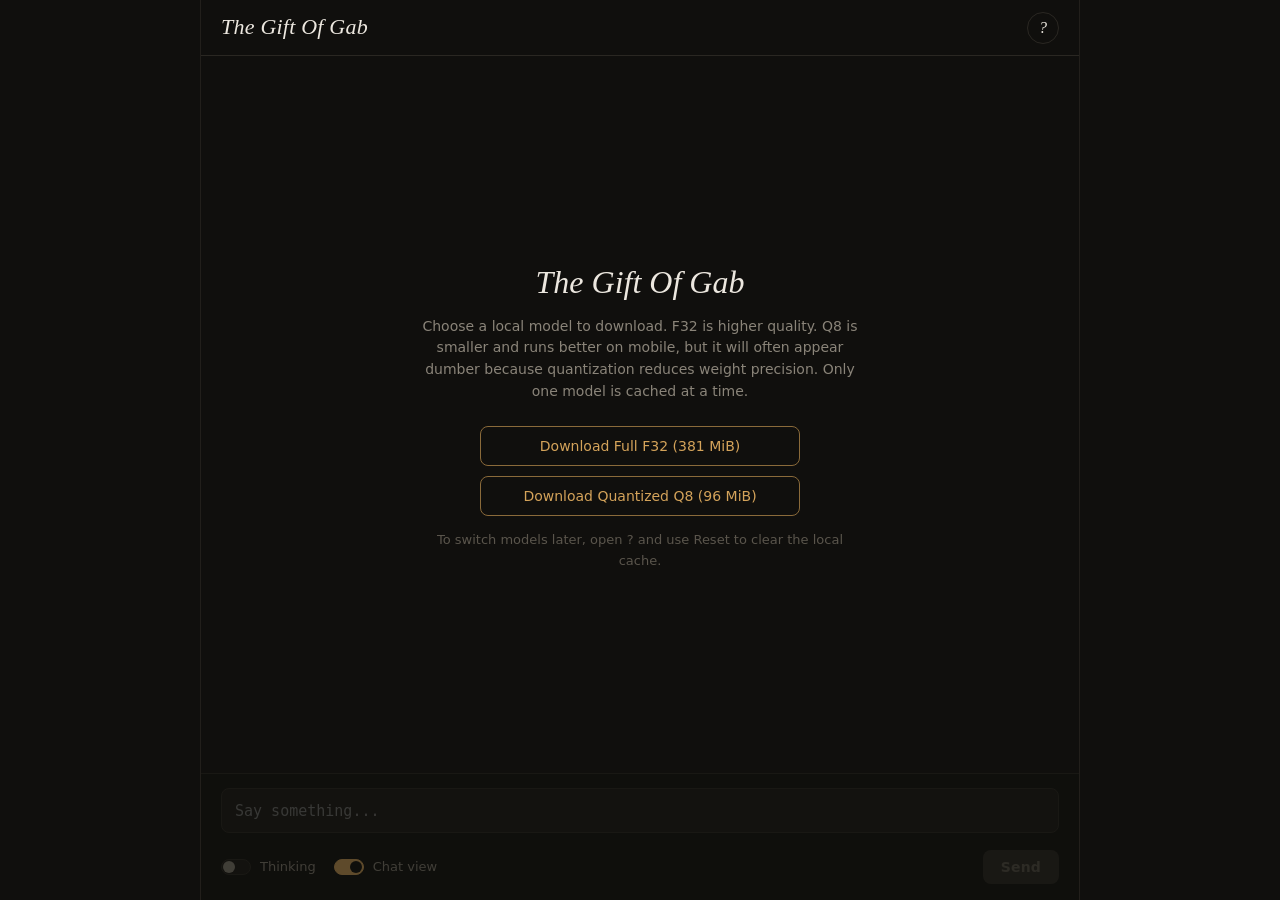
==== commit 339be056: "Updated model" ====
--- a/index.html
+++ b/index.html
@@ -30,8 +30,8 @@
         Only one model is cached at a time.
       </p>
       <div class="download-actions">
-        <button class="download-btn" data-model="f32">Download Full F32 (380 MiB)</button>
-        <button class="download-btn" data-model="q8">Download Quantized Q8 (100 MiB)</button>
+        <button class="download-btn" data-model="f32">Download Full F32 (381 MiB)</button>
+        <button class="download-btn" data-model="q8">Download Quantized Q8 (96 MiB)</button>
       </div>
       <p class="download-note">To switch models later, open ? and use Reset to clear the local cache.</p>
       <div class="progress-wrap" id="progressWrap">
@@ -55,6 +55,13 @@
         <label class="toggle"><input type="checkbox" id="viewCb" checked /><span class="track"><span class="thumb"></span></span>Chat view</label>
       </div>
       <button class="send-btn" id="sendBtn" disabled>Send</button>
+    </div>
+  </div>
+
+  <div class="cache-overlay" id="cacheOverlay" role="status" aria-live="polite">
+    <div class="cache-box">
+      <div class="cache-title">Rebuilding KV cache</div>
+      <div class="cache-sub" id="cacheOverlayDetail">Keeping the latest context window...</div>
     </div>
   </div>
 </div>
@@ -74,14 +81,12 @@
     <section class="modal-pane active" data-pane="about">
       <h2>About</h2>
       <p>
-        <em>The Gift Of Gab</em> is a small language model — about 100&nbsp;million parameters — that
-        runs entirely inside your browser. Nothing you type leaves your machine.
-      </p>
-      <p>
-        Choose either the full F32 weights, about 380&nbsp;MiB, or the smaller Q8 weights,
-        about 100&nbsp;MiB. F32 is higher quality; Q8 is faster to download and usually
-        runs better on phones. The selected model and tokenizer are stored locally in
-        IndexedDB, so subsequent visits load from your device.
+        <em>Gab</em> is a small language model ~100&nbsp;million parameters. It
+        runs locally inside your browser, nothing you type leaves your machine.
+      </p>
+      <p>
+        Choose either the full F32 weights, ~381&nbsp;MiB, or the smaller Q8 weights,
+        ~96&nbsp;MiB. F32 is higher quality. Q8 is faster to download. The selected model is cached, subsequent page loads won't need to download.
       </p>
       <h3>Links</h3>
       <p class="muted">
@@ -91,10 +96,14 @@
       <p class="muted">
         Training data:
         <a href="https://huggingface.co/datasets/gszauer/Gab100MPretrain" target="_blank" rel="noopener noreferrer">Gab100MPretrain</a>
+        and
+        <a href="https://huggingface.co/datasets/HuggingFaceTB/smollm-corpus" target="_blank" rel="noopener noreferrer">Cosmopedia v2</a>
       </p>
       <p class="muted">
         Fine-tuning data:
         <a href="https://huggingface.co/datasets/gszauer/Gab100MFinetune" target="_blank" rel="noopener noreferrer">Gab100MFinetune</a>
+        and
+        <a href="https://huggingface.co/datasets/HuggingFaceTB/smoltalk" target="_blank" rel="noopener noreferrer">SmolTalk</a>
       </p>
       <p class="muted">
         Blog/site:
@@ -102,8 +111,8 @@
       </p>
       <h3>Notes</h3>
       <p class="muted">
-        This is a research project running a small local model. Expect quirks. Refresh to start over;
-        there's no chat history kept between sessions.
+        This is a research project running a small local model. Refresh to start over.
+        There's no chat history kept between sessions.
       </p>
     </section>
 
@@ -111,26 +120,26 @@
       <h2>Architecture</h2>
       <p>
         Decoder-only transformer with pre-normalization, rotary position embeddings,
-        exact GeLU feed-forward blocks, and tied input/output embeddings.
+        exact GeLU feed-forward blocks with a hidden bias, and tied input/output embeddings.
       </p>
 
       <h3>Specs</h3>
       <div class="spec-table">
-        <div><span class="k">parameters</span><span class="v">99,711,744</span></div>
-        <div><span class="k">layers</span><span class="v">12</span></div>
+        <div><span class="k">parameters</span><span class="v">99,753,216</span></div>
+        <div><span class="k">layers</span><span class="v">13</span></div>
         <div><span class="k">hidden size</span><span class="v">768</span></div>
-        <div><span class="k">MLP size</span><span class="v">3456</span></div>
+        <div><span class="k">MLP size</span><span class="v">3072</span></div>
         <div><span class="k">attention heads</span><span class="v">12</span></div>
         <div><span class="k">head dim</span><span class="v">64</span></div>
-        <div><span class="k">context length</span><span class="v">4096 active, rolling window</span></div>
+        <div><span class="k">context length</span><span class="v">2048 active, rolling window</span></div>
         <div><span class="k">vocab size</span><span class="v">10,000</span></div>
-        <div><span class="k">RoPE theta</span><span class="v">100,000</span></div>
+        <div><span class="k">RoPE theta</span><span class="v">10,000</span></div>
         <div><span class="k">norm epsilon</span><span class="v">1e-5</span></div>
         <div><span class="k">model files</span><span class="v">Q8 rowwise or full F32</span></div>
       </div>
 
       <h3>Forward Pass</h3>
-      <p class="muted">For token ids <code>x</code>, look up embeddings <code>h = E[x]</code>, where <code>E</code> has shape <code>[10000, 768]</code>. Each of the 12 blocks applies:</p>
+      <p class="muted">For token ids <code>x</code>, look up embeddings <code>h = E[x]</code>, where <code>E</code> has shape <code>[10000, 768]</code>. There is no position embedding table; position enters only through RoPE inside attention. Each of the 13 blocks applies:</p>
       <p><code>h = h + Attention(RMSNorm(h))</code></p>
       <p><code>h = h + MLP(RMSNorm(h))</code></p>
       <p class="muted">After the final block:</p>
@@ -142,44 +151,57 @@
       <p><code>RMSNorm(x) = g * x / sqrt(mean(x^2) + 1e-5)</code></p>
 
       <h3>Attention</h3>
-      <p class="muted">For each block, normalized hidden states are projected with bias-free matrices:</p>
-      <p><code>q = x @ Wq.T</code>, <code>k = x @ Wk.T</code>, <code>v = x @ Wv.T</code></p>
-      <p class="muted">Each projection has shape <code>[768, 768]</code>. The result is reshaped to <code>[12 heads, seq, 64]</code>. RoPE is applied to q and k before the causal attention scores:</p>
-      <p><code>scores = (q @ k.T) / sqrt(64)</code></p>
-      <p><code>attn = softmax(causal_mask(scores)) @ v</code></p>
-      <p><code>Attention(x) = concat(attn_heads) @ Wo.T</code></p>
-      <p class="muted"><code>Wo</code> is also <code>[768, 768]</code> and bias-free.</p>
+      <p class="muted">
+        The model is trained per head: each of the 12 heads owns its own
+        <code>Wq</code>, <code>Wk</code>, <code>Wv</code> of shape <code>[768, 64]</code> and its
+        own output projection <code>Wo</code> of shape <code>[64, 768]</code>. Heads are never
+        concatenated — each head projects its result back up to 768 on its own and the
+        per-head results are summed:
+      </p>
+      <p><code>q_i = x @ Wq_i</code>, <code>k_i = x @ Wk_i</code>, <code>v_i = x @ Wv_i</code></p>
+      <p><code>scores_i = (q_i @ k_i.T) / sqrt(64)</code></p>
+      <p><code>attn_i = softmax(causal_mask(scores_i)) @ v_i</code></p>
+      <p><code>Attention(x) = sum_i(attn_i @ Wo_i)</code></p>
+      <p class="muted">
+        Summing per-head outputs is algebraically identical to a concat plus one big
+        <code>[768, 768]</code> output projection, so this runtime fuses the per-head
+        matrices at export time and runs the standard fused formulation — the results
+        are bit-identical. All projections are bias-free.
+      </p>
 
       <h3>RoPE</h3>
-      <p class="muted">Rotary position embeddings use split-half rotation, matching Llama-style RoPE. For each pair index <code>i</code> in a 64-wide head:</p>
-      <p><code>freq_i = 1 / theta^(2i / 64)</code>, with <code>theta = 100000</code></p>
+      <p class="muted">Rotary position embeddings use interleaved rotation: adjacent channels <code>(2i, 2i+1)</code> form rotation pairs (unlike Llama-style split-half RoPE). For each pair index <code>i</code> in a 64-wide head:</p>
+      <p><code>freq_i = 1 / theta^(2i / 64)</code>, with <code>theta = 10000</code></p>
       <p><code>angle = position * freq_i</code></p>
-      <p class="muted">The first 32 channels and last 32 channels form rotation pairs:</p>
-      <p><code>[a, b] -> [a*cos(angle) - b*sin(angle), b*cos(angle) + a*sin(angle)]</code></p>
+      <p><code>[a, b] -> [a*cos(angle) - b*sin(angle), a*sin(angle) + b*cos(angle)]</code></p>
 
       <h3>MLP</h3>
-      <p class="muted">The feed-forward path is a two-matrix GeLU MLP with no gate and no biases:</p>
-      <p><code>u = x @ Wup.T</code>, where <code>Wup</code> is <code>[3456, 768]</code></p>
+      <p class="muted">The feed-forward path is a two-matrix GeLU MLP — no gate, but with a learned per-neuron bias on the hidden layer:</p>
+      <p><code>u = x @ Wup + b</code>, where <code>Wup</code> is <code>[768, 3072]</code> and <code>b</code> is <code>[3072]</code></p>
       <p><code>m = GeLU(u)</code></p>
-      <p><code>MLP(x) = m @ Wdown.T</code>, where <code>Wdown</code> is <code>[768, 3456]</code></p>
+      <p><code>MLP(x) = m @ Wdown</code>, where <code>Wdown</code> is <code>[3072, 768]</code></p>
       <p class="muted">GeLU is the exact form:</p>
       <p><code>GeLU(x) = 0.5 * x * (1 + erf(x / sqrt(2)))</code></p>
 
       <h3>Tokenizer</h3>
       <p class="muted">
-        The tokenizer is byte-level BPE with 10,000 ids. Special tokens occupy ids 0-16:
-        <code>&lt;|end|&gt;</code>, <code>&lt;|user|&gt;</code>, <code>&lt;|assistant|&gt;</code>,
-        <code>&lt;think&gt;</code>, <code>&lt;/think&gt;</code>, and related reserved tokens.
-        Normal text is split by the GPT-style regex pre-tokenizer, converted through the GPT-2
-        byte-to-unicode map, then BPE merges are applied.
+        The tokenizer is byte-level BPE with 10,000 ids: ids 0-255 are the raw bytes and
+        every other id is a merge of two earlier ids, learned in order. Encoding applies
+        every merge rule in sequence to the UTF-8 bytes; decoding unrolls an id back down
+        to bytes. Reserved tokens — <code>&lt;|user|&gt;</code>, <code>&lt;|assistant|&gt;</code>,
+        <code>&lt;|end|&gt;</code>, <code>&lt;|endoftext|&gt;</code>, <code>&lt;think&gt;</code>,
+        <code>&lt;/think&gt;</code> — are chained merges taught before training, so they
+        encode to a single id and are atomic.
       </p>
 
       <h3>Runtime</h3>
       <p class="muted">
-        Inference uses a local JavaScript/WebGPU runtime with a float32 KV cache.
-        Weights live in <code>IndexedDB</code>; Q8 keeps weights quantized for smaller/faster
-        mobile runs, while F32 keeps the original fine-tuned precision. Q8 uses symmetric
-        rowwise int8 weights with float32 scales:
+        Inference runs on a pure-JavaScript CPU runtime with a float32 KV cache — the
+        model is small enough that no GPU is needed. Weights live in
+        <code>IndexedDB</code>; Q8 keeps matrix weights quantized in memory for
+        smaller/faster mobile runs, while F32 keeps the original fine-tuned precision.
+        Q8 uses symmetric rowwise int8 weights with float32 scales (norms and the MLP
+        bias stay float32):
       </p>
       <p><code>weight[row, col] = int8[row, col] * scale[row]</code></p>
 
--- a/style.css
+++ b/style.css
@@ -557,6 +557,41 @@
     display: none;
   }
 
+  /* ---- KV cache rebuild status ---- */
+  .cache-overlay {
+    position: absolute;
+    inset: 0;
+    z-index: 20;
+    display: none;
+    align-items: center;
+    justify-content: center;
+    padding: var(--inset);
+    background: rgba(16,15,13,0.36);
+    pointer-events: none;
+  }
+  .cache-overlay.active { display: flex; }
+  .cache-box {
+    width: min(100%, 300px);
+    padding: 14px 16px;
+    border: 1px solid var(--border);
+    border-radius: var(--radius-sm);
+    background: var(--bg-elev);
+    box-shadow: 0 18px 50px rgba(0,0,0,0.32);
+    text-align: center;
+  }
+  .cache-title {
+    font-family: var(--font-display);
+    font-style: italic;
+    font-size: 18px;
+    color: var(--text);
+    margin-bottom: 2px;
+  }
+  .cache-sub {
+    font-family: var(--font-mono);
+    font-size: 11px;
+    color: var(--text-muted);
+  }
+
   /* ---- Modal ---- */
   .modal-backdrop {
     position: fixed;
